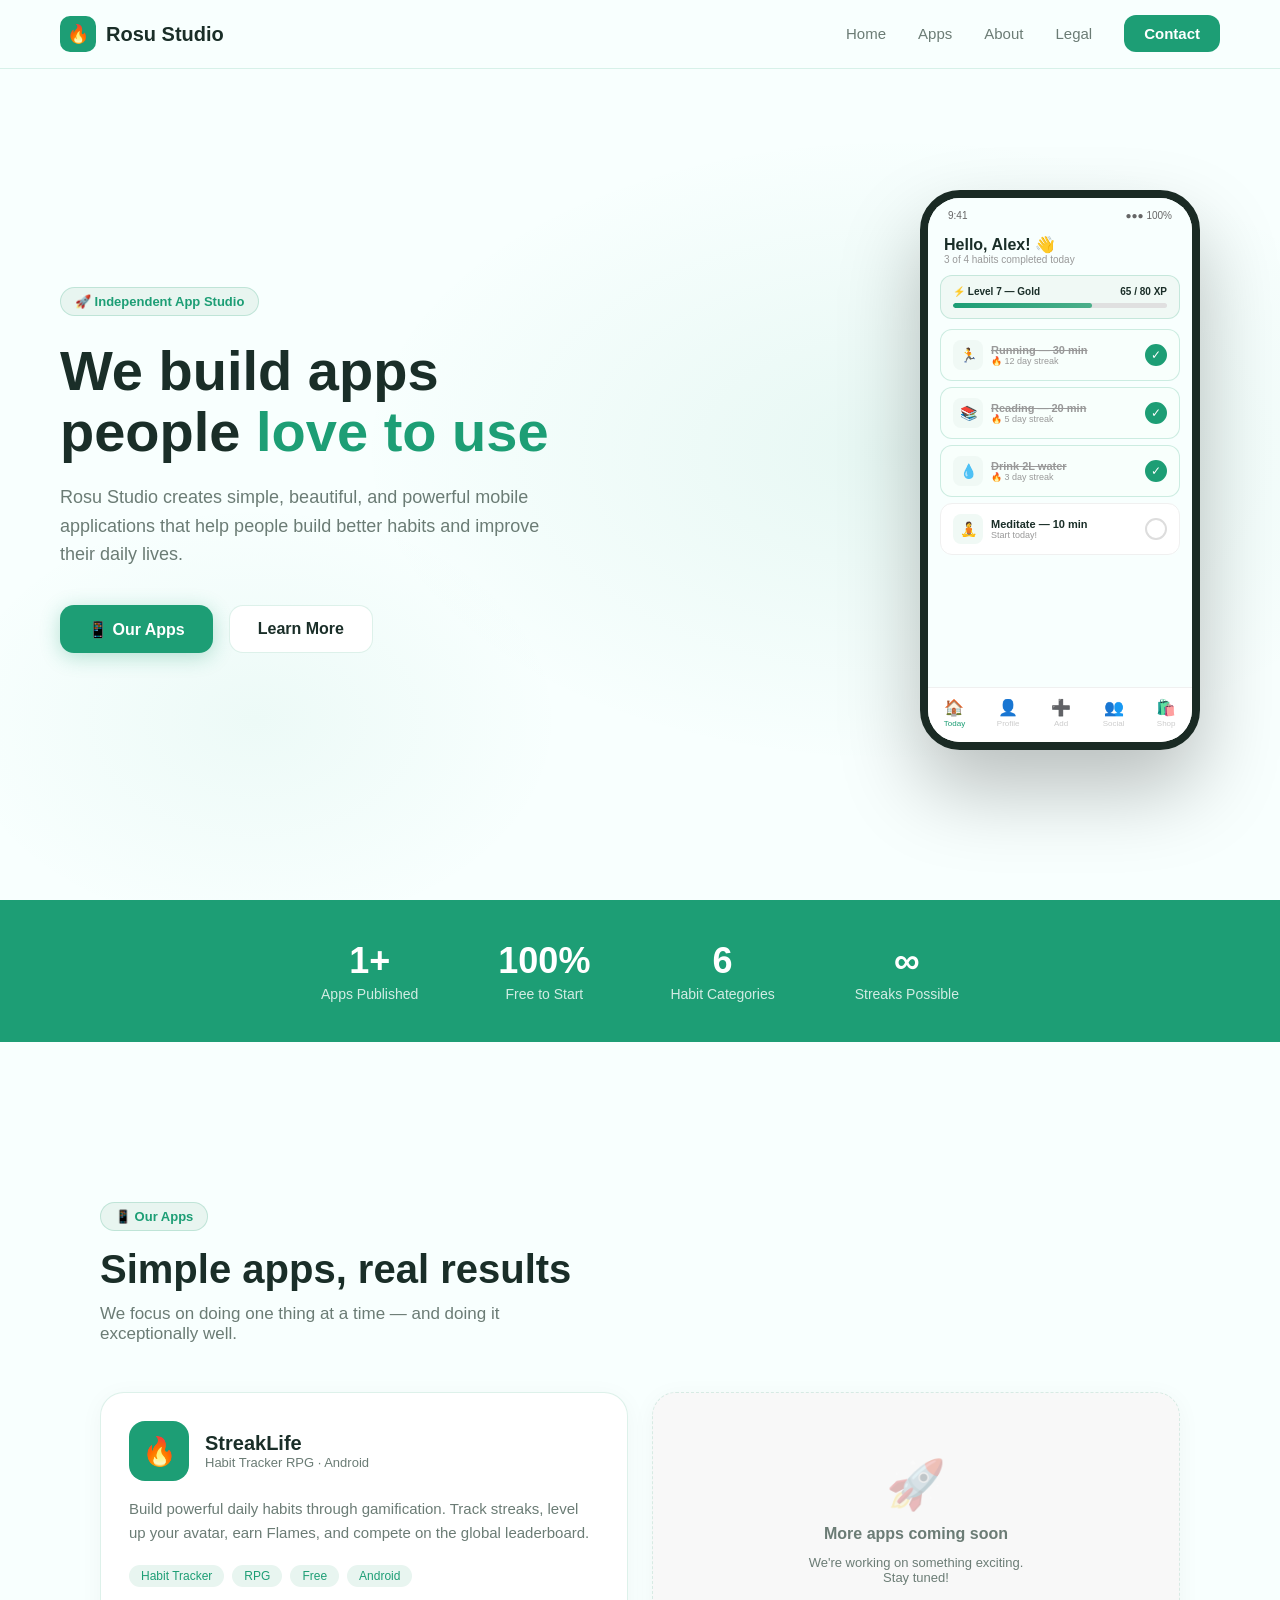
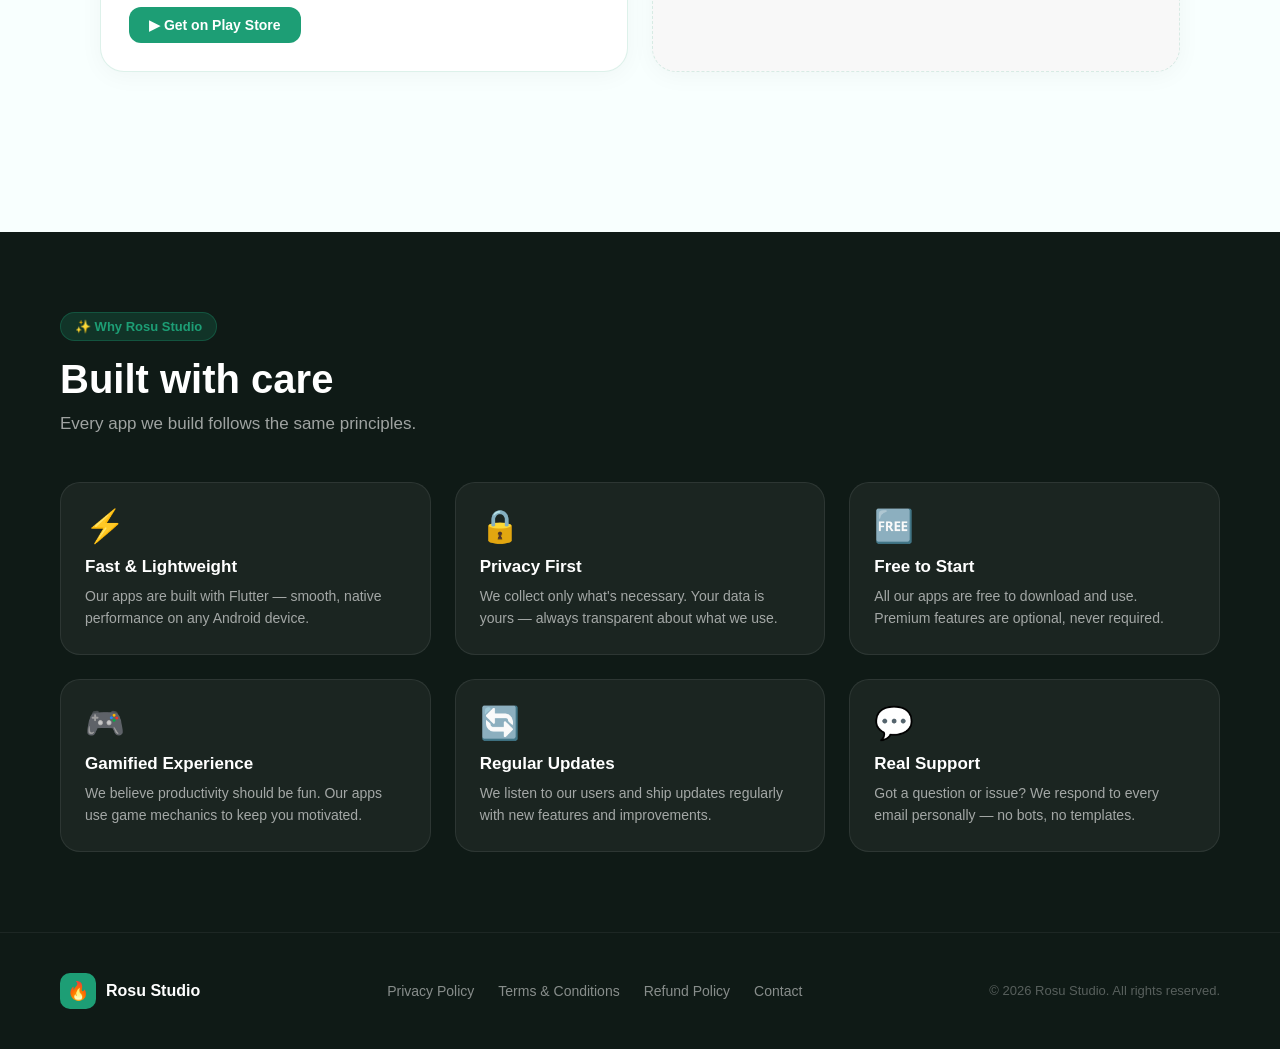
==== index.html @ 18900e05 "Add initial index.html for Rosu Studio mockup Initial commit of the index.html file containing the s" ====
<!DOCTYPE html>
<html lang="en">
<head>
<meta charset="UTF-8">
<meta name="viewport" content="width=device-width, initial-scale=1.0">
<title>Rosu Studio — Mockup</title>
<style>
  * { margin: 0; padding: 0; box-sizing: border-box; }

  :root {
    --green: #1D9E75;
    --green-light: #E8F5F0;
    --green-mid: #4CAF8A;
    --dark: #0F1A16;
    --text: #1A2E28;
    --text-light: #6B7C75;
    --white: #FFFFFF;
    --bg: #F8FFFE;
    --card-bg: #FFFFFF;
    --border: rgba(29, 158, 117, 0.15);
  }

  body {
    font-family: -apple-system, BlinkMacSystemFont, 'Segoe UI', sans-serif;
    background: var(--bg);
    color: var(--text);
    overflow-x: hidden;
  }

  /* ── NAV ── */
  nav {
    position: fixed;
    top: 0;
    width: 100%;
    z-index: 100;
    padding: 16px 60px;
    display: flex;
    align-items: center;
    justify-content: space-between;
    background: rgba(248, 255, 254, 0.85);
    backdrop-filter: blur(20px);
    border-bottom: 1px solid var(--border);
  }

  .nav-logo {
    display: flex;
    align-items: center;
    gap: 10px;
    font-size: 20px;
    font-weight: 700;
    color: var(--text);
  }

  .nav-logo-icon {
    width: 36px;
    height: 36px;
    background: var(--green);
    border-radius: 10px;
    display: flex;
    align-items: center;
    justify-content: center;
    font-size: 18px;
  }

  .nav-links {
    display: flex;
    gap: 32px;
    list-style: none;
  }

  .nav-links a {
    text-decoration: none;
    color: var(--text-light);
    font-size: 15px;
    font-weight: 500;
    transition: color 0.2s;
  }

  .nav-links a:hover { color: var(--green); }

  .nav-cta {
    background: var(--green);
    color: white !important;
    padding: 10px 20px;
    border-radius: 12px;
    font-weight: 600 !important;
  }

  /* ── HERO ── */
  .hero {
    min-height: 100vh;
    display: flex;
    align-items: center;
    justify-content: center;
    padding: 100px 60px 60px;
    position: relative;
    overflow: hidden;
  }

  .hero-bg {
    position: absolute;
    inset: 0;
    background:
      radial-gradient(ellipse 60% 50% at 70% 50%, rgba(29,158,117,0.08) 0%, transparent 70%),
      radial-gradient(ellipse 40% 40% at 20% 80%, rgba(29,158,117,0.05) 0%, transparent 60%);
  }

  .hero-content {
    max-width: 1200px;
    width: 100%;
    display: flex;
    align-items: center;
    gap: 80px;
    position: relative;
  }

  .hero-text { flex: 1; }

  .hero-badge {
    display: inline-flex;
    align-items: center;
    gap: 8px;
    background: var(--green-light);
    color: var(--green);
    padding: 6px 14px;
    border-radius: 20px;
    font-size: 13px;
    font-weight: 600;
    margin-bottom: 24px;
    border: 1px solid rgba(29,158,117,0.2);
  }

  .hero-title {
    font-size: 56px;
    font-weight: 800;
    line-height: 1.1;
    margin-bottom: 20px;
    color: var(--text);
  }

  .hero-title span {
    color: var(--green);
  }

  .hero-subtitle {
    font-size: 18px;
    color: var(--text-light);
    line-height: 1.6;
    margin-bottom: 36px;
    max-width: 480px;
  }

  .hero-buttons {
    display: flex;
    gap: 16px;
  }

  .btn-primary {
    background: var(--green);
    color: white;
    padding: 14px 28px;
    border-radius: 14px;
    font-size: 16px;
    font-weight: 600;
    text-decoration: none;
    display: inline-flex;
    align-items: center;
    gap: 8px;
    transition: transform 0.2s, box-shadow 0.2s;
    box-shadow: 0 4px 20px rgba(29,158,117,0.3);
  }

  .btn-primary:hover {
    transform: translateY(-2px);
    box-shadow: 0 8px 30px rgba(29,158,117,0.4);
  }

  .btn-secondary {
    background: white;
    color: var(--text);
    padding: 14px 28px;
    border-radius: 14px;
    font-size: 16px;
    font-weight: 600;
    text-decoration: none;
    border: 1px solid var(--border);
    transition: transform 0.2s;
  }

  .btn-secondary:hover { transform: translateY(-2px); }

  /* Hero phone mockup */
  .hero-visual { flex: 0 0 320px; }

  .phone-mockup {
    width: 280px;
    height: 560px;
    background: #0F1A16;
    border-radius: 40px;
    border: 8px solid #1A2A24;
    box-shadow:
      0 40px 80px rgba(0,0,0,0.25),
      0 0 0 1px rgba(255,255,255,0.05);
    overflow: hidden;
    position: relative;
    margin: 0 auto;
  }

  .phone-screen {
    width: 100%;
    height: 100%;
    background: #F8FFFE;
    display: flex;
    flex-direction: column;
  }

  .phone-status {
    padding: 12px 20px 6px;
    display: flex;
    justify-content: space-between;
    font-size: 10px;
    color: #666;
    background: #F8FFFE;
  }

  .phone-header {
    padding: 8px 16px 10px;
    background: #F8FFFE;
  }

  .phone-greeting {
    font-size: 16px;
    font-weight: 700;
    color: #1A2E28;
  }

  .phone-sub {
    font-size: 10px;
    color: #999;
  }

  .phone-level-card {
    margin: 0 12px 10px;
    background: #F0F9F5;
    border-radius: 12px;
    padding: 10px 12px;
    border: 1px solid rgba(29,158,117,0.2);
  }

  .phone-level-row {
    display: flex;
    justify-content: space-between;
    font-size: 10px;
    font-weight: 600;
    color: #1A2E28;
    margin-bottom: 6px;
  }

  .phone-xp-bar {
    height: 5px;
    background: #E0E0E0;
    border-radius: 3px;
    overflow: hidden;
  }

  .phone-xp-fill {
    height: 100%;
    width: 65%;
    background: linear-gradient(90deg, #1D9E75, #4CAF8A);
    border-radius: 3px;
  }

  .phone-habits {
    padding: 0 12px;
    display: flex;
    flex-direction: column;
    gap: 6px;
    flex: 1;
  }

  .phone-habit {
    background: white;
    border-radius: 12px;
    padding: 10px 12px;
    display: flex;
    align-items: center;
    gap: 8px;
    border: 1px solid #F0F0F0;
  }

  .phone-habit.done {
    border-color: rgba(29,158,117,0.2);
    background: #F8FFFC;
  }

  .phone-habit-emoji {
    width: 30px;
    height: 30px;
    border-radius: 8px;
    background: #F0F9F5;
    display: flex;
    align-items: center;
    justify-content: center;
    font-size: 14px;
  }

  .phone-habit-info { flex: 1; }

  .phone-habit-name {
    font-size: 11px;
    font-weight: 600;
    color: #1A2E28;
  }

  .phone-habit.done .phone-habit-name {
    text-decoration: line-through;
    color: #999;
  }

  .phone-habit-streak {
    font-size: 9px;
    color: #999;
  }

  .phone-check {
    width: 22px;
    height: 22px;
    border-radius: 50%;
    border: 2px solid #DDD;
    display: flex;
    align-items: center;
    justify-content: center;
  }

  .phone-check.checked {
    background: #1D9E75;
    border-color: #1D9E75;
    color: white;
    font-size: 12px;
  }

  .phone-nav {
    display: flex;
    justify-content: space-around;
    padding: 10px 0 14px;
    border-top: 1px solid #F0F0F0;
    background: white;
  }

  .phone-nav-item {
    display: flex;
    flex-direction: column;
    align-items: center;
    gap: 2px;
    font-size: 8px;
    color: #CCC;
  }

  .phone-nav-item.active { color: #1D9E75; }
  .phone-nav-icon { font-size: 16px; }

  /* ── STATS ── */
  .stats-bar {
    background: var(--green);
    padding: 40px 60px;
    display: flex;
    justify-content: center;
    gap: 80px;
  }

  .stat-item { text-align: center; color: white; }
  .stat-number { font-size: 36px; font-weight: 800; }
  .stat-label { font-size: 14px; opacity: 0.8; margin-top: 4px; }

  /* ── APPS SECTION ── */
  .section {
    padding: 80px 60px;
    max-width: 1200px;
    margin: 0 auto;
  }

  .section-badge {
    display: inline-flex;
    align-items: center;
    gap: 8px;
    background: var(--green-light);
    color: var(--green);
    padding: 6px 14px;
    border-radius: 20px;
    font-size: 13px;
    font-weight: 600;
    margin-bottom: 16px;
    border: 1px solid rgba(29,158,117,0.2);
  }

  .section-title {
    font-size: 40px;
    font-weight: 800;
    margin-bottom: 12px;
  }

  .section-subtitle {
    font-size: 17px;
    color: var(--text-light);
    margin-bottom: 48px;
    max-width: 500px;
  }

  .apps-grid {
    display: grid;
    grid-template-columns: repeat(auto-fit, minmax(320px, 1fr));
    gap: 24px;
  }

  .app-card {
    background: white;
    border-radius: 24px;
    padding: 28px;
    border: 1px solid var(--border);
    box-shadow: 0 4px 24px rgba(0,0,0,0.04);
    transition: transform 0.2s, box-shadow 0.2s;
  }

  .app-card:hover {
    transform: translateY(-4px);
    box-shadow: 0 12px 40px rgba(29,158,117,0.12);
  }

  .app-card-header {
    display: flex;
    align-items: center;
    gap: 16px;
    margin-bottom: 16px;
  }

  .app-icon {
    width: 60px;
    height: 60px;
    border-radius: 16px;
    background: var(--green);
    display: flex;
    align-items: center;
    justify-content: center;
    font-size: 28px;
  }

  .app-name {
    font-size: 20px;
    font-weight: 700;
  }

  .app-category {
    font-size: 13px;
    color: var(--text-light);
  }

  .app-description {
    font-size: 15px;
    color: var(--text-light);
    line-height: 1.6;
    margin-bottom: 20px;
  }

  .app-tags {
    display: flex;
    gap: 8px;
    flex-wrap: wrap;
    margin-bottom: 20px;
  }

  .app-tag {
    background: var(--green-light);
    color: var(--green);
    padding: 4px 12px;
    border-radius: 20px;
    font-size: 12px;
    font-weight: 500;
  }

  .app-cta {
    display: inline-flex;
    align-items: center;
    gap: 8px;
    background: var(--green);
    color: white;
    padding: 10px 20px;
    border-radius: 12px;
    font-size: 14px;
    font-weight: 600;
    text-decoration: none;
  }

  .app-card.coming-soon {
    background: #F8F8F8;
    border-style: dashed;
  }

  .coming-soon-content {
    display: flex;
    flex-direction: column;
    align-items: center;
    justify-content: center;
    height: 200px;
    gap: 12px;
    color: var(--text-light);
  }

  .coming-soon-icon { font-size: 48px; opacity: 0.3; }
  .coming-soon-text { font-size: 16px; font-weight: 600; }
  .coming-soon-sub { font-size: 13px; text-align: center; }

  /* ── FEATURES ── */
  .features-section {
    background: var(--dark);
    padding: 80px 60px;
    color: white;
  }

  .features-inner {
    max-width: 1200px;
    margin: 0 auto;
  }

  .features-section .section-badge {
    background: rgba(29,158,117,0.2);
    border-color: rgba(29,158,117,0.3);
  }

  .features-section .section-title { color: white; }
  .features-section .section-subtitle { color: rgba(255,255,255,0.6); }

  .features-grid {
    display: grid;
    grid-template-columns: repeat(3, 1fr);
    gap: 24px;
  }

  .feature-card {
    background: rgba(255,255,255,0.05);
    border: 1px solid rgba(255,255,255,0.08);
    border-radius: 20px;
    padding: 24px;
    transition: background 0.2s;
  }

  .feature-card:hover { background: rgba(29,158,117,0.1); }

  .feature-icon {
    font-size: 32px;
    margin-bottom: 12px;
  }

  .feature-title {
    font-size: 17px;
    font-weight: 700;
    margin-bottom: 8px;
  }

  .feature-desc {
    font-size: 14px;
    color: rgba(255,255,255,0.6);
    line-height: 1.6;
  }

  /* ── FOOTER ── */
  footer {
    background: var(--dark);
    border-top: 1px solid rgba(255,255,255,0.06);
    padding: 40px 60px;
    display: flex;
    justify-content: space-between;
    align-items: center;
  }

  .footer-logo {
    display: flex;
    align-items: center;
    gap: 10px;
    color: white;
    font-weight: 700;
    font-size: 16px;
  }

  .footer-links {
    display: flex;
    gap: 24px;
  }

  .footer-links a {
    color: rgba(255,255,255,0.5);
    text-decoration: none;
    font-size: 14px;
    transition: color 0.2s;
  }

  .footer-links a:hover { color: var(--green); }

  .footer-copy {
    color: rgba(255,255,255,0.3);
    font-size: 13px;
  }
</style>
</head>
<body>

<!-- NAV -->
<nav>
  <div class="nav-logo">
    <div class="nav-logo-icon">🔥</div>
    Rosu Studio
  </div>
  <ul class="nav-links">
    <li><a href="#">Home</a></li>
    <li><a href="#">Apps</a></li>
    <li><a href="#">About</a></li>
    <li><a href="#">Legal</a></li>
    <li><a href="#" class="nav-cta">Contact</a></li>
  </ul>
</nav>

<!-- HERO -->
<section class="hero">
  <div class="hero-bg"></div>
  <div class="hero-content">
    <div class="hero-text">
      <div class="hero-badge">🚀 Independent App Studio</div>
      <h1 class="hero-title">
        We build apps<br>people <span>love to use</span>
      </h1>
      <p class="hero-subtitle">
        Rosu Studio creates simple, beautiful, and powerful mobile applications that help people build better habits and improve their daily lives.
      </p>
      <div class="hero-buttons">
        <a href="#" class="btn-primary">📱 Our Apps</a>
        <a href="#" class="btn-secondary">Learn More</a>
      </div>
    </div>
    <div class="hero-visual">
      <div class="phone-mockup">
        <div class="phone-screen">
          <div class="phone-status"><span>9:41</span><span>●●● 100%</span></div>
          <div class="phone-header">
            <div class="phone-greeting">Hello, Alex! 👋</div>
            <div class="phone-sub">3 of 4 habits completed today</div>
          </div>
          <div class="phone-level-card">
            <div class="phone-level-row">
              <span>⚡ Level 7 — Gold</span>
              <span>65 / 80 XP</span>
            </div>
            <div class="phone-xp-bar"><div class="phone-xp-fill"></div></div>
          </div>
          <div class="phone-habits">
            <div class="phone-habit done">
              <div class="phone-habit-emoji">🏃</div>
              <div class="phone-habit-info">
                <div class="phone-habit-name">Running — 30 min</div>
                <div class="phone-habit-streak">🔥 12 day streak</div>
              </div>
              <div class="phone-check checked">✓</div>
            </div>
            <div class="phone-habit done">
              <div class="phone-habit-emoji">📚</div>
              <div class="phone-habit-info">
                <div class="phone-habit-name">Reading — 20 min</div>
                <div class="phone-habit-streak">🔥 5 day streak</div>
              </div>
              <div class="phone-check checked">✓</div>
            </div>
            <div class="phone-habit done">
              <div class="phone-habit-emoji">💧</div>
              <div class="phone-habit-info">
                <div class="phone-habit-name">Drink 2L water</div>
                <div class="phone-habit-streak">🔥 3 day streak</div>
              </div>
              <div class="phone-check checked">✓</div>
            </div>
            <div class="phone-habit">
              <div class="phone-habit-emoji">🧘</div>
              <div class="phone-habit-info">
                <div class="phone-habit-name">Meditate — 10 min</div>
                <div class="phone-habit-streak">Start today!</div>
              </div>
              <div class="phone-check"></div>
            </div>
          </div>
          <div class="phone-nav">
            <div class="phone-nav-item active"><span class="phone-nav-icon">🏠</span>Today</div>
            <div class="phone-nav-item"><span class="phone-nav-icon">👤</span>Profile</div>
            <div class="phone-nav-item"><span class="phone-nav-icon">➕</span>Add</div>
            <div class="phone-nav-item"><span class="phone-nav-icon">👥</span>Social</div>
            <div class="phone-nav-item"><span class="phone-nav-icon">🛍️</span>Shop</div>
          </div>
        </div>
      </div>
    </div>
  </div>
</section>

<!-- STATS -->
<div class="stats-bar">
  <div class="stat-item">
    <div class="stat-number">1+</div>
    <div class="stat-label">Apps Published</div>
  </div>
  <div class="stat-item">
    <div class="stat-number">100%</div>
    <div class="stat-label">Free to Start</div>
  </div>
  <div class="stat-item">
    <div class="stat-number">6</div>
    <div class="stat-label">Habit Categories</div>
  </div>
  <div class="stat-item">
    <div class="stat-number">∞</div>
    <div class="stat-label">Streaks Possible</div>
  </div>
</div>

<!-- APPS -->
<div style="background: var(--bg); padding: 80px 0;">
  <div class="section">
    <div class="section-badge">📱 Our Apps</div>
    <h2 class="section-title">Simple apps, real results</h2>
    <p class="section-subtitle">We focus on doing one thing at a time — and doing it exceptionally well.</p>

    <div class="apps-grid">
      <div class="app-card">
        <div class="app-card-header">
          <div class="app-icon">🔥</div>
          <div>
            <div class="app-name">StreakLife</div>
            <div class="app-category">Habit Tracker RPG · Android</div>
          </div>
        </div>
        <p class="app-description">
          Build powerful daily habits through gamification. Track streaks, level up your avatar, earn Flames, and compete on the global leaderboard.
        </p>
        <div class="app-tags">
          <span class="app-tag">Habit Tracker</span>
          <span class="app-tag">RPG</span>
          <span class="app-tag">Free</span>
          <span class="app-tag">Android</span>
        </div>
        <a href="#" class="app-cta">▶ Get on Play Store</a>
      </div>

      <div class="app-card coming-soon">
        <div class="coming-soon-content">
          <div class="coming-soon-icon">🚀</div>
          <div class="coming-soon-text">More apps coming soon</div>
          <div class="coming-soon-sub">We're working on something exciting.<br>Stay tuned!</div>
        </div>
      </div>
    </div>
  </div>
</div>

<!-- FEATURES -->
<div class="features-section">
  <div class="features-inner">
    <div class="section-badge">✨ Why Rosu Studio</div>
    <h2 class="section-title">Built with care</h2>
    <p class="section-subtitle">Every app we build follows the same principles.</p>

    <div class="features-grid">
      <div class="feature-card">
        <div class="feature-icon">⚡</div>
        <div class="feature-title">Fast & Lightweight</div>
        <div class="feature-desc">Our apps are built with Flutter — smooth, native performance on any Android device.</div>
      </div>
      <div class="feature-card">
        <div class="feature-icon">🔒</div>
        <div class="feature-title">Privacy First</div>
        <div class="feature-desc">We collect only what's necessary. Your data is yours — always transparent about what we use.</div>
      </div>
      <div class="feature-card">
        <div class="feature-icon">🆓</div>
        <div class="feature-title">Free to Start</div>
        <div class="feature-desc">All our apps are free to download and use. Premium features are optional, never required.</div>
      </div>
      <div class="feature-card">
        <div class="feature-icon">🎮</div>
        <div class="feature-title">Gamified Experience</div>
        <div class="feature-desc">We believe productivity should be fun. Our apps use game mechanics to keep you motivated.</div>
      </div>
      <div class="feature-card">
        <div class="feature-icon">🔄</div>
        <div class="feature-title">Regular Updates</div>
        <div class="feature-desc">We listen to our users and ship updates regularly with new features and improvements.</div>
      </div>
      <div class="feature-card">
        <div class="feature-icon">💬</div>
        <div class="feature-title">Real Support</div>
        <div class="feature-desc">Got a question or issue? We respond to every email personally — no bots, no templates.</div>
      </div>
    </div>
  </div>
</div>

<!-- FOOTER -->
<footer>
  <div class="footer-logo">
    <div class="nav-logo-icon">🔥</div>
    Rosu Studio
  </div>
  <div class="footer-links">
    <a href="#">Privacy Policy</a>
    <a href="#">Terms & Conditions</a>
    <a href="#">Refund Policy</a>
    <a href="#">Contact</a>
  </div>
  <div class="footer-copy">© 2026 Rosu Studio. All rights reserved.</div>
</footer>

</body>
</html>
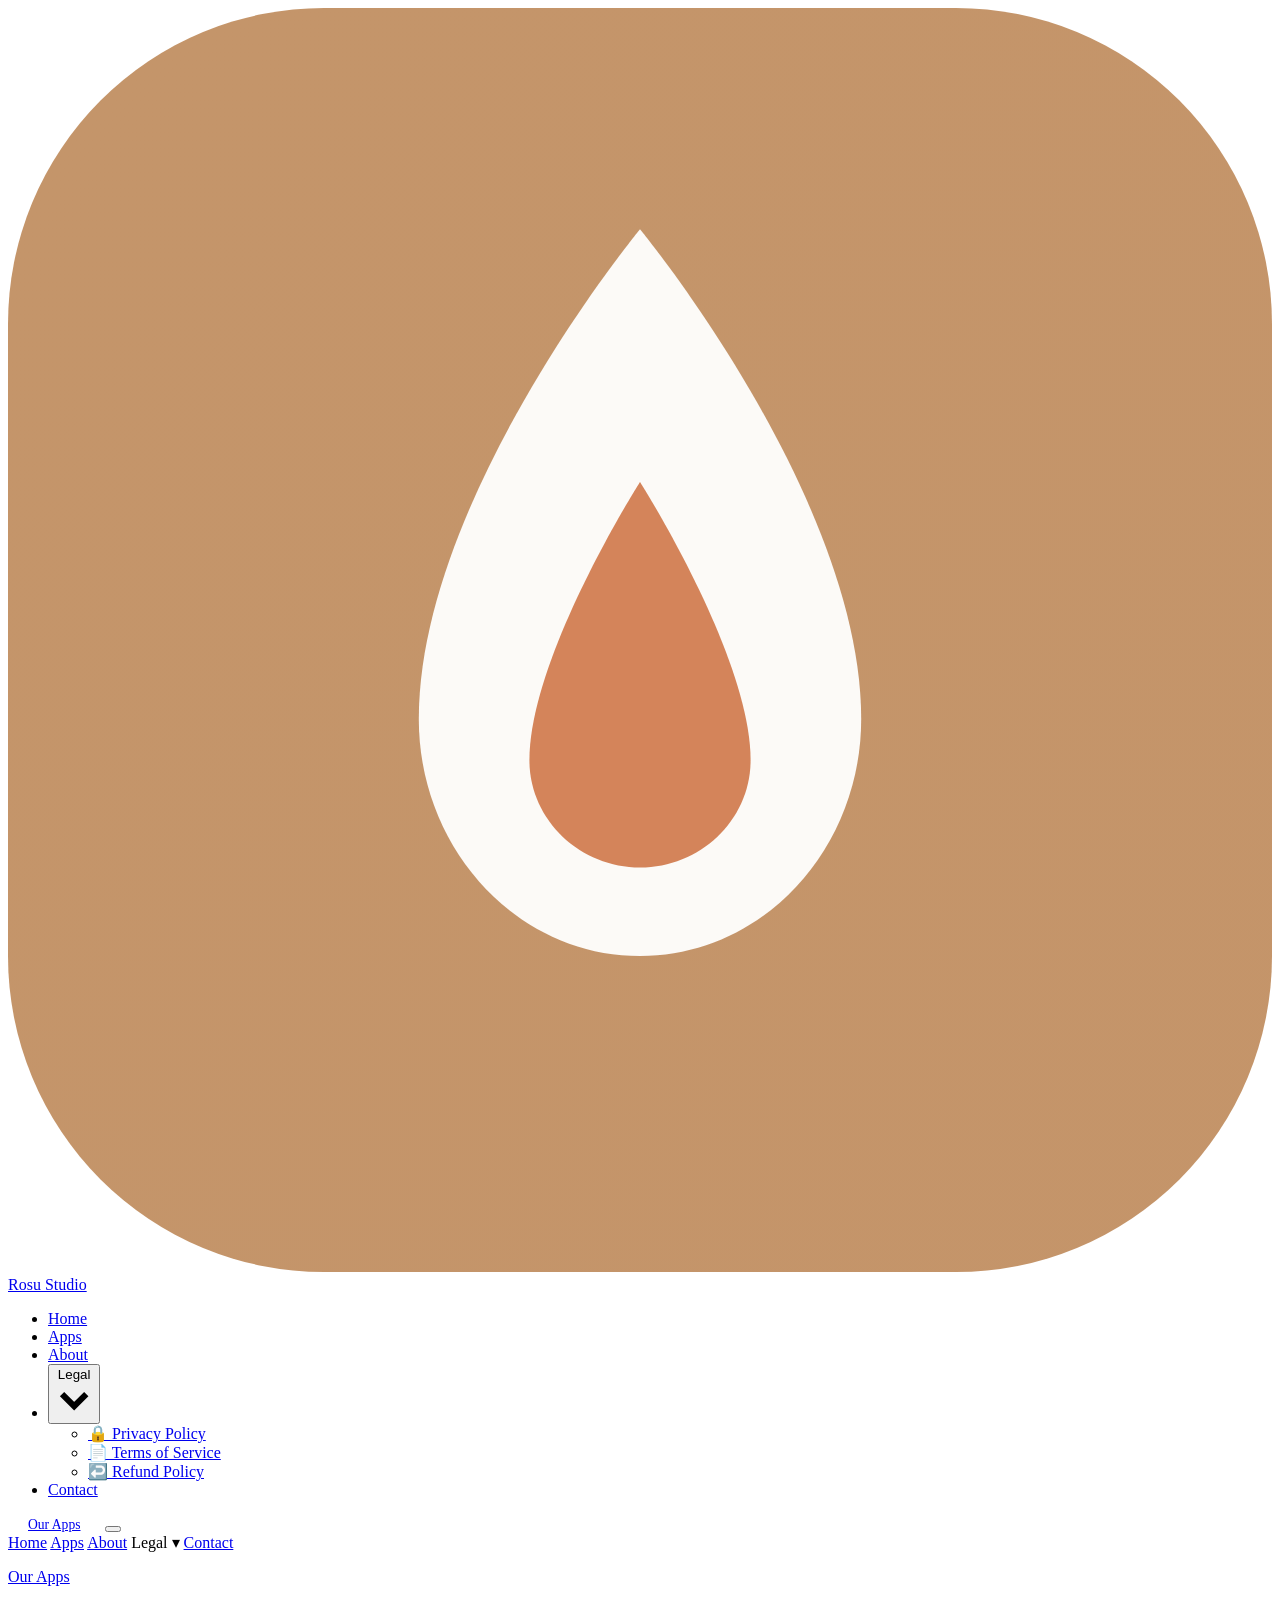
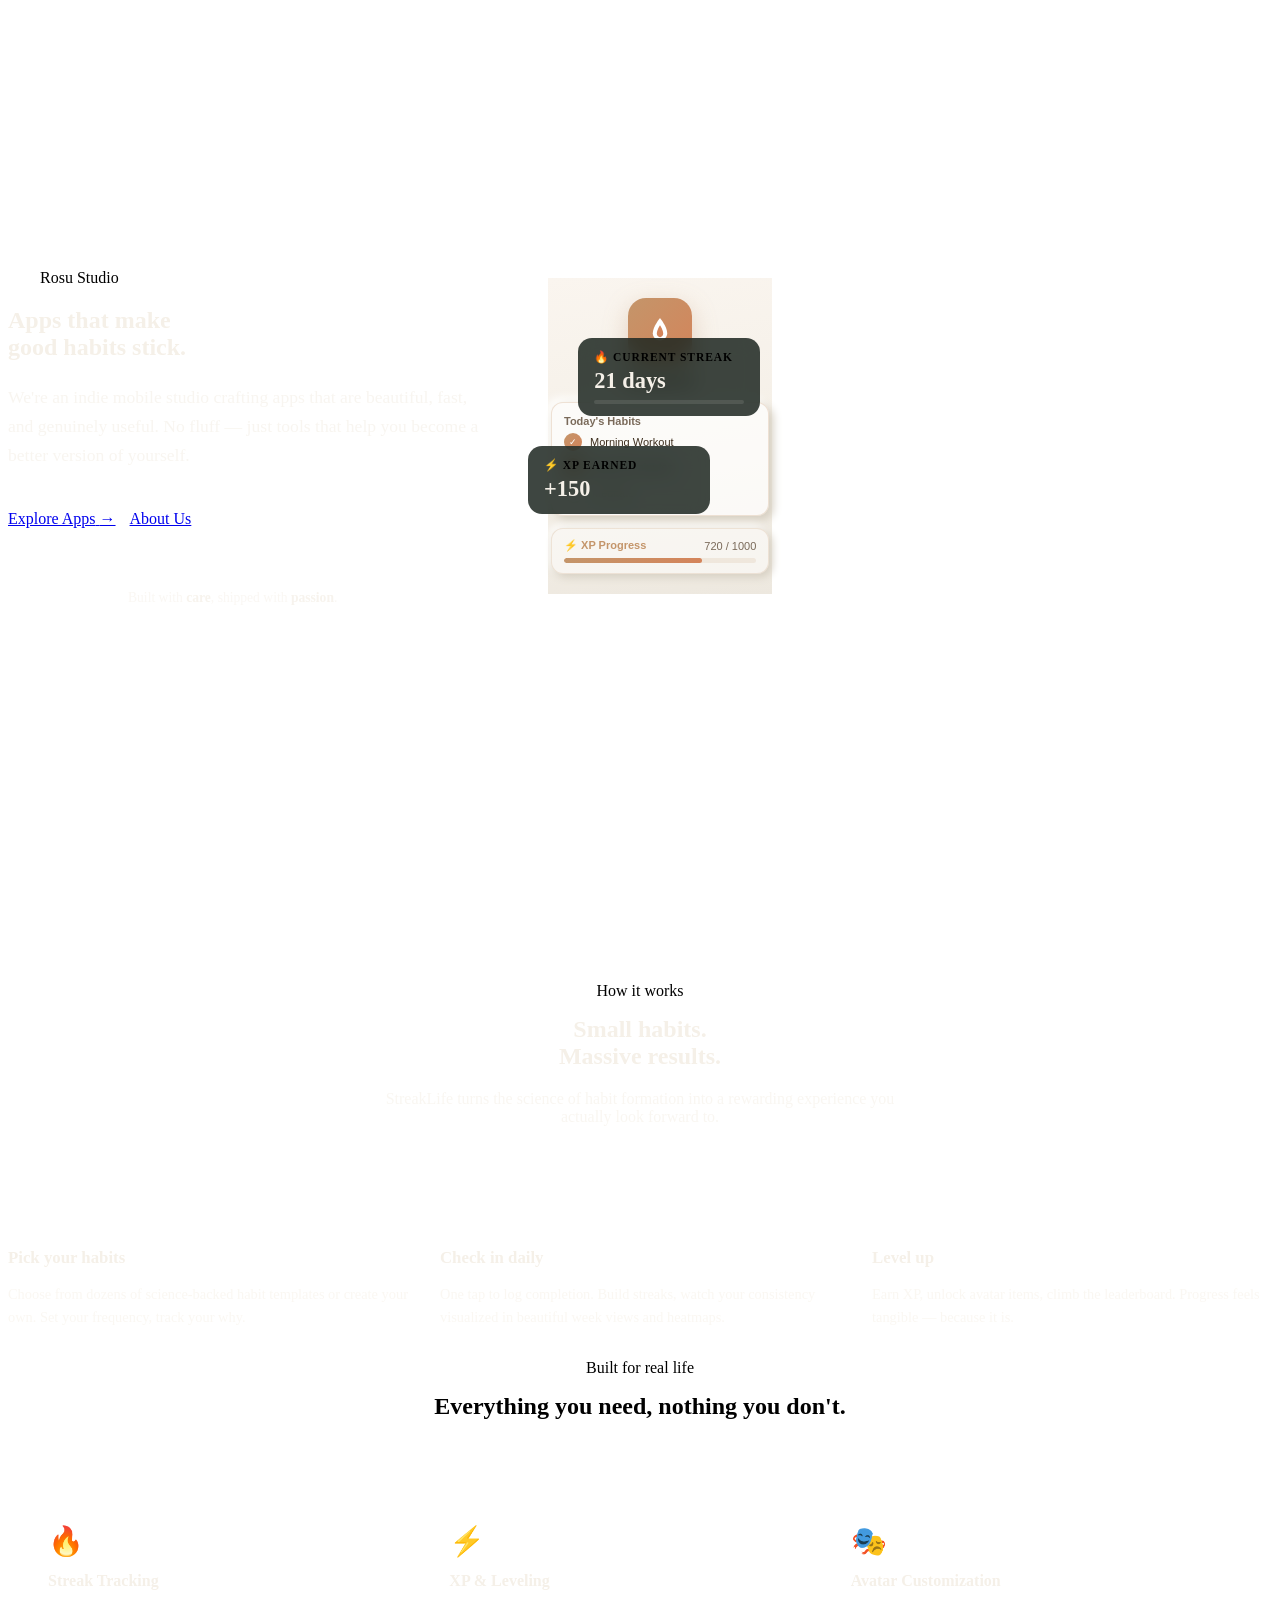
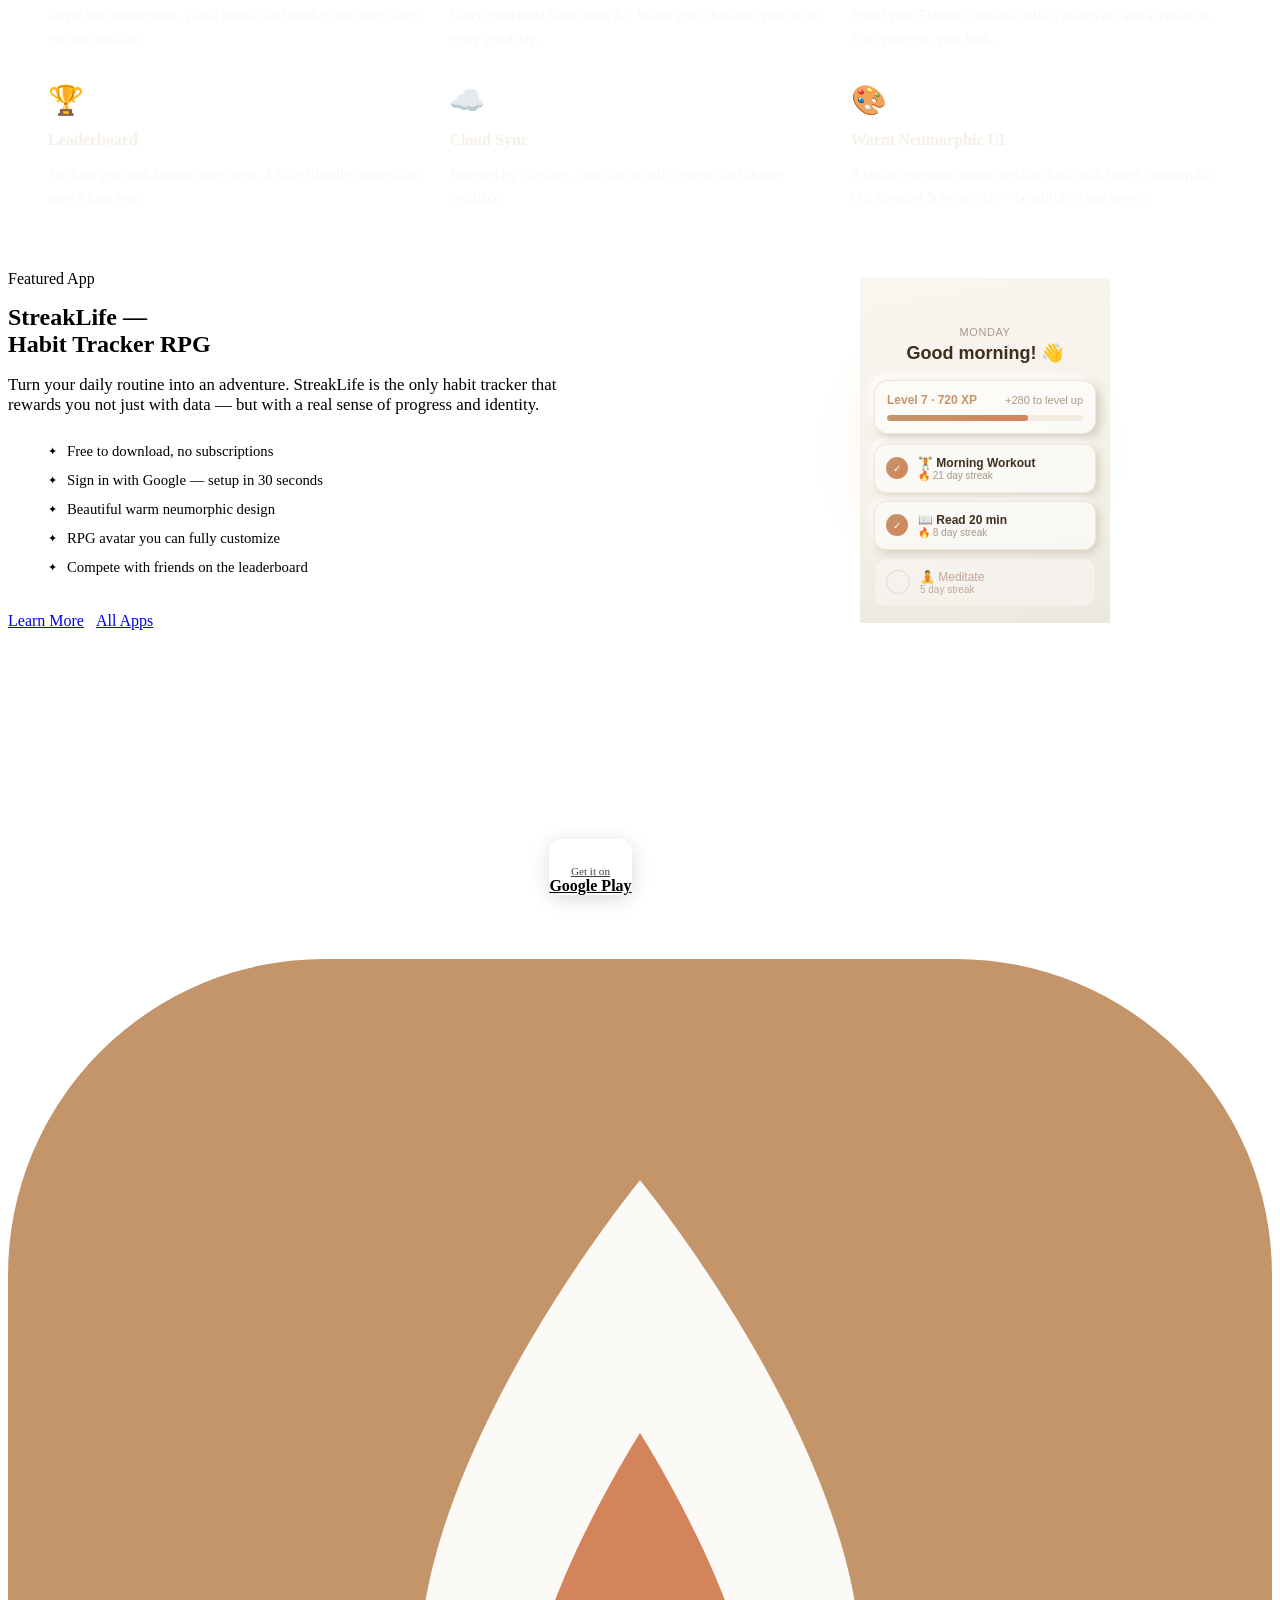
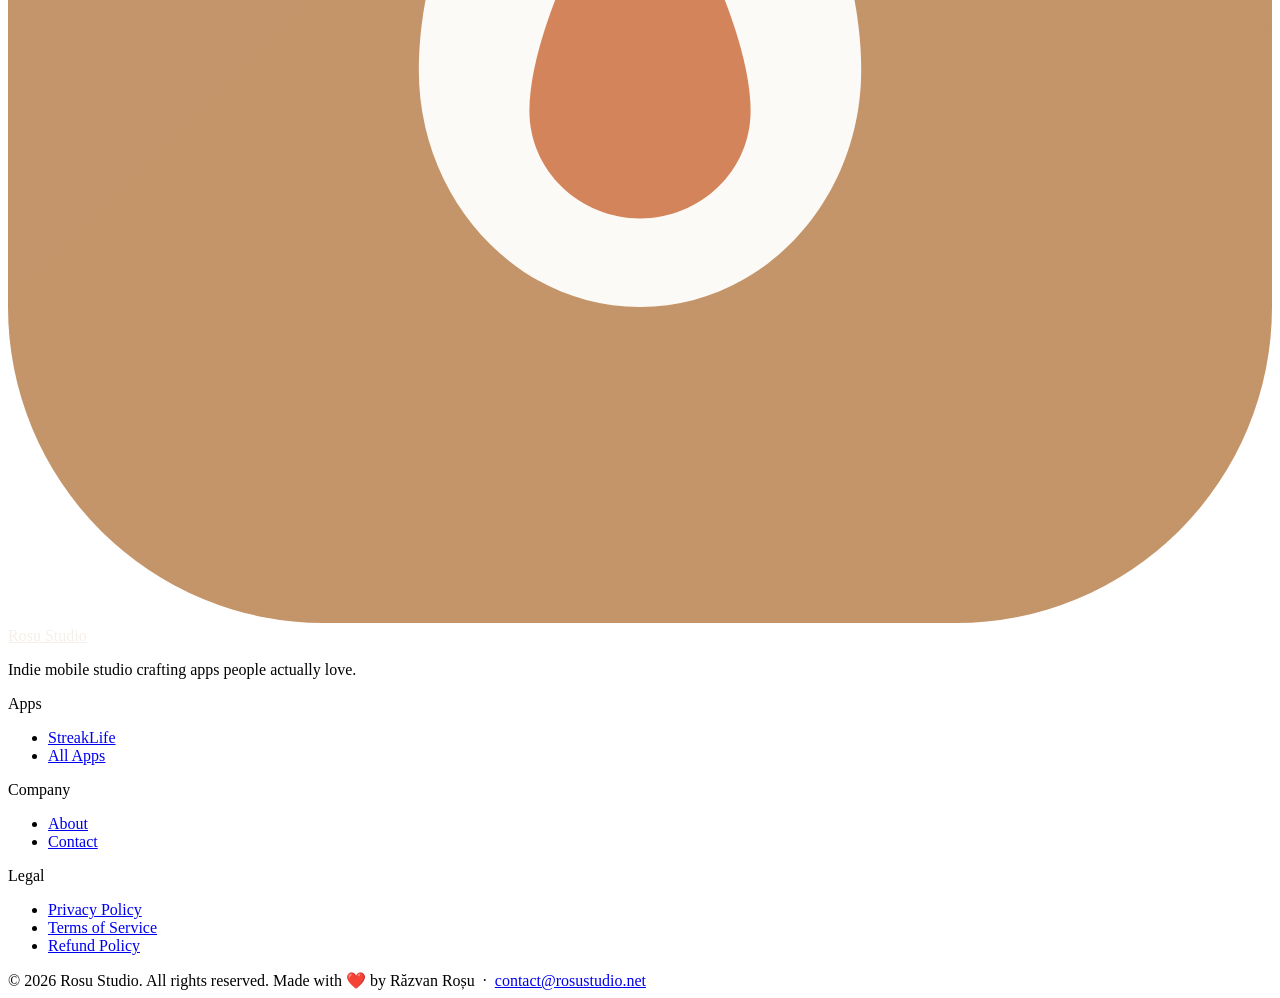
==== commit 8eb67005: "Update fmt.Println message from 'Hello' to 'Goodbye'" ====
--- a/index.html
+++ b/index.html
@@ -1,817 +1,879 @@
 <!DOCTYPE html>
 <html lang="en">
 <head>
-<meta charset="UTF-8">
-<meta name="viewport" content="width=device-width, initial-scale=1.0">
-<title>Rosu Studio — Mockup</title>
-<style>
-  * { margin: 0; padding: 0; box-sizing: border-box; }
-
-  :root {
-    --green: #1D9E75;
-    --green-light: #E8F5F0;
-    --green-mid: #4CAF8A;
-    --dark: #0F1A16;
-    --text: #1A2E28;
-    --text-light: #6B7C75;
-    --white: #FFFFFF;
-    --bg: #F8FFFE;
-    --card-bg: #FFFFFF;
-    --border: rgba(29, 158, 117, 0.15);
+  <meta charset="UTF-8">
+  <meta name="viewport" content="width=device-width, initial-scale=1.0">
+
+  <!-- Primary SEO -->
+  <title>Rosu Studio — Indie Mobile App Studio</title>
+  <meta name="description" content="Rosu Studio is an indie mobile app studio crafting delightful Android apps. Meet StreakLife — the habit tracker that levels you up.">
+  <link rel="canonical" href="https://rosustudio.net/">
+
+  <!-- Open Graph -->
+  <meta property="og:type" content="website">
+  <meta property="og:url" content="https://rosustudio.net/">
+  <meta property="og:title" content="Rosu Studio — Indie Mobile App Studio">
+  <meta property="og:description" content="Crafting delightful Android apps. Meet StreakLife — the habit tracker RPG that turns routines into adventures.">
+  <meta property="og:image" content="https://rosustudio.net/og-image.png">
+  <meta property="og:image:width" content="1200">
+  <meta property="og:image:height" content="630">
+  <meta property="og:image:alt" content="Rosu Studio — Indie Mobile App Studio">
+  <meta property="og:site_name" content="Rosu Studio">
+
+  <!-- Twitter / X -->
+  <meta name="twitter:card" content="summary_large_image">
+  <meta name="twitter:title" content="Rosu Studio — Indie Mobile App Studio">
+  <meta name="twitter:description" content="Crafting delightful Android apps. Meet StreakLife — habit tracker RPG.">
+  <meta name="twitter:image" content="https://rosustudio.net/og-image.png">
+  <meta name="twitter:image:alt" content="Rosu Studio logo and StreakLife app">
+
+  <!-- JSON-LD: Organization -->
+  <script type="application/ld+json">
+  {
+    "@context": "https://schema.org",
+    "@type": "Organization",
+    "name": "Rosu Studio",
+    "url": "https://rosustudio.net",
+    "logo": "https://rosustudio.net/logo.png",
+    "email": "contact@rosustudio.net",
+    "description": "Indie mobile app studio crafting delightful Android applications."
   }
-
-  body {
-    font-family: -apple-system, BlinkMacSystemFont, 'Segoe UI', sans-serif;
-    background: var(--bg);
-    color: var(--text);
-    overflow-x: hidden;
+  </script>
+
+  <!-- JSON-LD: MobileApplication -->
+  <script type="application/ld+json">
+  {
+    "@context": "https://schema.org",
+    "@type": "MobileApplication",
+    "name": "StreakLife - Habit Tracker RPG",
+    "operatingSystem": "ANDROID",
+    "applicationCategory": "LifestyleApplication",
+    "author": { "@type": "Organization", "name": "Rosu Studio" },
+    "offers": { "@type": "Offer", "price": "0", "priceCurrency": "USD" },
+    "description": "A habit tracker app with RPG elements — build streaks, earn XP, customize your avatar."
   }
-
-  /* ── NAV ── */
-  nav {
-    position: fixed;
-    top: 0;
-    width: 100%;
-    z-index: 100;
-    padding: 16px 60px;
-    display: flex;
-    align-items: center;
-    justify-content: space-between;
-    background: rgba(248, 255, 254, 0.85);
-    backdrop-filter: blur(20px);
-    border-bottom: 1px solid var(--border);
-  }
-
-  .nav-logo {
-    display: flex;
-    align-items: center;
-    gap: 10px;
-    font-size: 20px;
-    font-weight: 700;
-    color: var(--text);
-  }
-
-  .nav-logo-icon {
-    width: 36px;
-    height: 36px;
-    background: var(--green);
-    border-radius: 10px;
-    display: flex;
-    align-items: center;
-    justify-content: center;
-    font-size: 18px;
-  }
-
-  .nav-links {
-    display: flex;
-    gap: 32px;
-    list-style: none;
-  }
-
-  .nav-links a {
-    text-decoration: none;
-    color: var(--text-light);
-    font-size: 15px;
-    font-weight: 500;
-    transition: color 0.2s;
-  }
-
-  .nav-links a:hover { color: var(--green); }
-
-  .nav-cta {
-    background: var(--green);
-    color: white !important;
-    padding: 10px 20px;
-    border-radius: 12px;
-    font-weight: 600 !important;
-  }
-
-  /* ── HERO ── */
-  .hero {
-    min-height: 100vh;
-    display: flex;
-    align-items: center;
-    justify-content: center;
-    padding: 100px 60px 60px;
-    position: relative;
-    overflow: hidden;
-  }
-
-  .hero-bg {
-    position: absolute;
-    inset: 0;
-    background:
-      radial-gradient(ellipse 60% 50% at 70% 50%, rgba(29,158,117,0.08) 0%, transparent 70%),
-      radial-gradient(ellipse 40% 40% at 20% 80%, rgba(29,158,117,0.05) 0%, transparent 60%);
-  }
-
-  .hero-content {
-    max-width: 1200px;
-    width: 100%;
-    display: flex;
-    align-items: center;
-    gap: 80px;
-    position: relative;
-  }
-
-  .hero-text { flex: 1; }
-
-  .hero-badge {
-    display: inline-flex;
-    align-items: center;
-    gap: 8px;
-    background: var(--green-light);
-    color: var(--green);
-    padding: 6px 14px;
-    border-radius: 20px;
-    font-size: 13px;
-    font-weight: 600;
-    margin-bottom: 24px;
-    border: 1px solid rgba(29,158,117,0.2);
-  }
-
-  .hero-title {
-    font-size: 56px;
-    font-weight: 800;
-    line-height: 1.1;
-    margin-bottom: 20px;
-    color: var(--text);
-  }
-
-  .hero-title span {
-    color: var(--green);
-  }
-
-  .hero-subtitle {
-    font-size: 18px;
-    color: var(--text-light);
-    line-height: 1.6;
-    margin-bottom: 36px;
-    max-width: 480px;
-  }
-
-  .hero-buttons {
-    display: flex;
-    gap: 16px;
-  }
-
-  .btn-primary {
-    background: var(--green);
-    color: white;
-    padding: 14px 28px;
-    border-radius: 14px;
-    font-size: 16px;
-    font-weight: 600;
-    text-decoration: none;
-    display: inline-flex;
-    align-items: center;
-    gap: 8px;
-    transition: transform 0.2s, box-shadow 0.2s;
-    box-shadow: 0 4px 20px rgba(29,158,117,0.3);
-  }
-
-  .btn-primary:hover {
-    transform: translateY(-2px);
-    box-shadow: 0 8px 30px rgba(29,158,117,0.4);
-  }
-
-  .btn-secondary {
-    background: white;
-    color: var(--text);
-    padding: 14px 28px;
-    border-radius: 14px;
-    font-size: 16px;
-    font-weight: 600;
-    text-decoration: none;
-    border: 1px solid var(--border);
-    transition: transform 0.2s;
-  }
-
-  .btn-secondary:hover { transform: translateY(-2px); }
-
-  /* Hero phone mockup */
-  .hero-visual { flex: 0 0 320px; }
-
-  .phone-mockup {
-    width: 280px;
-    height: 560px;
-    background: #0F1A16;
-    border-radius: 40px;
-    border: 8px solid #1A2A24;
-    box-shadow:
-      0 40px 80px rgba(0,0,0,0.25),
-      0 0 0 1px rgba(255,255,255,0.05);
-    overflow: hidden;
-    position: relative;
-    margin: 0 auto;
-  }
-
-  .phone-screen {
-    width: 100%;
-    height: 100%;
-    background: #F8FFFE;
-    display: flex;
-    flex-direction: column;
-  }
-
-  .phone-status {
-    padding: 12px 20px 6px;
-    display: flex;
-    justify-content: space-between;
-    font-size: 10px;
-    color: #666;
-    background: #F8FFFE;
-  }
-
-  .phone-header {
-    padding: 8px 16px 10px;
-    background: #F8FFFE;
-  }
-
-  .phone-greeting {
-    font-size: 16px;
-    font-weight: 700;
-    color: #1A2E28;
-  }
-
-  .phone-sub {
-    font-size: 10px;
-    color: #999;
-  }
-
-  .phone-level-card {
-    margin: 0 12px 10px;
-    background: #F0F9F5;
-    border-radius: 12px;
-    padding: 10px 12px;
-    border: 1px solid rgba(29,158,117,0.2);
-  }
-
-  .phone-level-row {
-    display: flex;
-    justify-content: space-between;
-    font-size: 10px;
-    font-weight: 600;
-    color: #1A2E28;
-    margin-bottom: 6px;
-  }
-
-  .phone-xp-bar {
-    height: 5px;
-    background: #E0E0E0;
-    border-radius: 3px;
-    overflow: hidden;
-  }
-
-  .phone-xp-fill {
-    height: 100%;
-    width: 65%;
-    background: linear-gradient(90deg, #1D9E75, #4CAF8A);
-    border-radius: 3px;
-  }
-
-  .phone-habits {
-    padding: 0 12px;
-    display: flex;
-    flex-direction: column;
-    gap: 6px;
-    flex: 1;
-  }
-
-  .phone-habit {
-    background: white;
-    border-radius: 12px;
-    padding: 10px 12px;
-    display: flex;
-    align-items: center;
-    gap: 8px;
-    border: 1px solid #F0F0F0;
-  }
-
-  .phone-habit.done {
-    border-color: rgba(29,158,117,0.2);
-    background: #F8FFFC;
-  }
-
-  .phone-habit-emoji {
-    width: 30px;
-    height: 30px;
-    border-radius: 8px;
-    background: #F0F9F5;
-    display: flex;
-    align-items: center;
-    justify-content: center;
-    font-size: 14px;
-  }
-
-  .phone-habit-info { flex: 1; }
-
-  .phone-habit-name {
-    font-size: 11px;
-    font-weight: 600;
-    color: #1A2E28;
-  }
-
-  .phone-habit.done .phone-habit-name {
-    text-decoration: line-through;
-    color: #999;
-  }
-
-  .phone-habit-streak {
-    font-size: 9px;
-    color: #999;
-  }
-
-  .phone-check {
-    width: 22px;
-    height: 22px;
-    border-radius: 50%;
-    border: 2px solid #DDD;
-    display: flex;
-    align-items: center;
-    justify-content: center;
-  }
-
-  .phone-check.checked {
-    background: #1D9E75;
-    border-color: #1D9E75;
-    color: white;
-    font-size: 12px;
-  }
-
-  .phone-nav {
-    display: flex;
-    justify-content: space-around;
-    padding: 10px 0 14px;
-    border-top: 1px solid #F0F0F0;
-    background: white;
-  }
-
-  .phone-nav-item {
-    display: flex;
-    flex-direction: column;
-    align-items: center;
-    gap: 2px;
-    font-size: 8px;
-    color: #CCC;
-  }
-
-  .phone-nav-item.active { color: #1D9E75; }
-  .phone-nav-icon { font-size: 16px; }
-
-  /* ── STATS ── */
-  .stats-bar {
-    background: var(--green);
-    padding: 40px 60px;
-    display: flex;
-    justify-content: center;
-    gap: 80px;
-  }
-
-  .stat-item { text-align: center; color: white; }
-  .stat-number { font-size: 36px; font-weight: 800; }
-  .stat-label { font-size: 14px; opacity: 0.8; margin-top: 4px; }
-
-  /* ── APPS SECTION ── */
-  .section {
-    padding: 80px 60px;
-    max-width: 1200px;
-    margin: 0 auto;
-  }
-
-  .section-badge {
-    display: inline-flex;
-    align-items: center;
-    gap: 8px;
-    background: var(--green-light);
-    color: var(--green);
-    padding: 6px 14px;
-    border-radius: 20px;
-    font-size: 13px;
-    font-weight: 600;
-    margin-bottom: 16px;
-    border: 1px solid rgba(29,158,117,0.2);
-  }
-
-  .section-title {
-    font-size: 40px;
-    font-weight: 800;
-    margin-bottom: 12px;
-  }
-
-  .section-subtitle {
-    font-size: 17px;
-    color: var(--text-light);
-    margin-bottom: 48px;
-    max-width: 500px;
-  }
-
-  .apps-grid {
-    display: grid;
-    grid-template-columns: repeat(auto-fit, minmax(320px, 1fr));
-    gap: 24px;
-  }
-
-  .app-card {
-    background: white;
-    border-radius: 24px;
-    padding: 28px;
-    border: 1px solid var(--border);
-    box-shadow: 0 4px 24px rgba(0,0,0,0.04);
-    transition: transform 0.2s, box-shadow 0.2s;
-  }
-
-  .app-card:hover {
-    transform: translateY(-4px);
-    box-shadow: 0 12px 40px rgba(29,158,117,0.12);
-  }
-
-  .app-card-header {
-    display: flex;
-    align-items: center;
-    gap: 16px;
-    margin-bottom: 16px;
-  }
-
-  .app-icon {
-    width: 60px;
-    height: 60px;
-    border-radius: 16px;
-    background: var(--green);
-    display: flex;
-    align-items: center;
-    justify-content: center;
-    font-size: 28px;
-  }
-
-  .app-name {
-    font-size: 20px;
-    font-weight: 700;
-  }
-
-  .app-category {
-    font-size: 13px;
-    color: var(--text-light);
-  }
-
-  .app-description {
-    font-size: 15px;
-    color: var(--text-light);
-    line-height: 1.6;
-    margin-bottom: 20px;
-  }
-
-  .app-tags {
-    display: flex;
-    gap: 8px;
-    flex-wrap: wrap;
-    margin-bottom: 20px;
-  }
-
-  .app-tag {
-    background: var(--green-light);
-    color: var(--green);
-    padding: 4px 12px;
-    border-radius: 20px;
-    font-size: 12px;
-    font-weight: 500;
-  }
-
-  .app-cta {
-    display: inline-flex;
-    align-items: center;
-    gap: 8px;
-    background: var(--green);
-    color: white;
-    padding: 10px 20px;
-    border-radius: 12px;
-    font-size: 14px;
-    font-weight: 600;
-    text-decoration: none;
-  }
-
-  .app-card.coming-soon {
-    background: #F8F8F8;
-    border-style: dashed;
-  }
-
-  .coming-soon-content {
-    display: flex;
-    flex-direction: column;
-    align-items: center;
-    justify-content: center;
-    height: 200px;
-    gap: 12px;
-    color: var(--text-light);
-  }
-
-  .coming-soon-icon { font-size: 48px; opacity: 0.3; }
-  .coming-soon-text { font-size: 16px; font-weight: 600; }
-  .coming-soon-sub { font-size: 13px; text-align: center; }
-
-  /* ── FEATURES ── */
-  .features-section {
-    background: var(--dark);
-    padding: 80px 60px;
-    color: white;
-  }
-
-  .features-inner {
-    max-width: 1200px;
-    margin: 0 auto;
-  }
-
-  .features-section .section-badge {
-    background: rgba(29,158,117,0.2);
-    border-color: rgba(29,158,117,0.3);
-  }
-
-  .features-section .section-title { color: white; }
-  .features-section .section-subtitle { color: rgba(255,255,255,0.6); }
-
-  .features-grid {
-    display: grid;
-    grid-template-columns: repeat(3, 1fr);
-    gap: 24px;
-  }
-
-  .feature-card {
-    background: rgba(255,255,255,0.05);
-    border: 1px solid rgba(255,255,255,0.08);
-    border-radius: 20px;
-    padding: 24px;
-    transition: background 0.2s;
-  }
-
-  .feature-card:hover { background: rgba(29,158,117,0.1); }
-
-  .feature-icon {
-    font-size: 32px;
-    margin-bottom: 12px;
-  }
-
-  .feature-title {
-    font-size: 17px;
-    font-weight: 700;
-    margin-bottom: 8px;
-  }
-
-  .feature-desc {
-    font-size: 14px;
-    color: rgba(255,255,255,0.6);
-    line-height: 1.6;
-  }
-
-  /* ── FOOTER ── */
-  footer {
-    background: var(--dark);
-    border-top: 1px solid rgba(255,255,255,0.06);
-    padding: 40px 60px;
-    display: flex;
-    justify-content: space-between;
-    align-items: center;
-  }
-
-  .footer-logo {
-    display: flex;
-    align-items: center;
-    gap: 10px;
-    color: white;
-    font-weight: 700;
-    font-size: 16px;
-  }
-
-  .footer-links {
-    display: flex;
-    gap: 24px;
-  }
-
-  .footer-links a {
-    color: rgba(255,255,255,0.5);
-    text-decoration: none;
-    font-size: 14px;
-    transition: color 0.2s;
-  }
-
-  .footer-links a:hover { color: var(--green); }
-
-  .footer-copy {
-    color: rgba(255,255,255,0.3);
-    font-size: 13px;
-  }
-</style>
+  </script>
+
+  <link rel="stylesheet" href="styles.css">
+
+  <style>
+    /* ---- Hero ---- */
+    .hero {
+      min-height: 100svh;
+      background:
+        radial-gradient(ellipse 80% 60% at 70% 40%, rgba(196,149,106,0.12) 0%, transparent 60%),
+        radial-gradient(ellipse 60% 80% at 10% 80%, rgba(201,168,76,0.07) 0%, transparent 55%),
+        var(--dark);
+      display: flex;
+      align-items: center;
+      padding-top: var(--nav-h);
+      padding-bottom: 80px;
+      overflow: hidden;
+      position: relative;
+    }
+
+    .hero::after {
+      content: '';
+      position: absolute;
+      bottom: -1px;
+      left: 0;
+      right: 0;
+      height: 100px;
+      background: linear-gradient(to bottom, transparent, var(--oat));
+      pointer-events: none;
+    }
+
+    .hero__inner {
+      display: flex;
+      align-items: center;
+      justify-content: space-between;
+      gap: 60px;
+    }
+
+    .hero__copy {
+      flex: 1;
+      max-width: 580px;
+    }
+
+    .hero__copy .eyebrow {
+      margin-bottom: 20px;
+      display: flex;
+      align-items: center;
+      gap: 8px;
+    }
+
+    .hero__copy .eyebrow::before {
+      content: '';
+      width: 24px;
+      height: 2px;
+      background: var(--gold);
+      border-radius: 1px;
+    }
+
+    .hero__headline {
+      color: #F5F0E8;
+      margin-bottom: 22px;
+    }
+
+    .hero__sub {
+      font-size: 1.1rem;
+      line-height: 1.65;
+      color: rgba(245, 240, 232, 0.65);
+      margin-bottom: 40px;
+      max-width: 480px;
+    }
+
+    .hero__actions {
+      display: flex;
+      align-items: center;
+      gap: 14px;
+      flex-wrap: wrap;
+    }
+
+    .hero__trust {
+      margin-top: 48px;
+      display: flex;
+      align-items: center;
+      gap: 16px;
+    }
+
+    .hero__trust-avatars {
+      display: flex;
+    }
+
+    .hero__trust-avatars span {
+      width: 32px;
+      height: 32px;
+      border-radius: 50%;
+      background: linear-gradient(135deg, var(--caramel), var(--terracotta));
+      border: 2px solid var(--dark);
+      margin-left: -8px;
+      display: flex;
+      align-items: center;
+      justify-content: center;
+      font-size: 0.7rem;
+      color: #fff;
+      font-weight: 600;
+    }
+
+    .hero__trust-avatars span:first-child { margin-left: 0; }
+
+    .hero__trust-text {
+      font-size: 0.85rem;
+      color: rgba(245,240,232,0.50);
+    }
+
+    .hero__trust-text strong {
+      color: rgba(245,240,232,0.80);
+    }
+
+    .hero__visual {
+      flex-shrink: 0;
+      display: flex;
+      align-items: center;
+      justify-content: center;
+      gap: 24px;
+      position: relative;
+    }
+
+    /* Floating badge on phone */
+    .hero__badge-float {
+      position: absolute;
+      top: 60px;
+      right: -20px;
+      background: rgba(29, 38, 32, 0.85);
+      backdrop-filter: blur(10px);
+      -webkit-backdrop-filter: blur(10px);
+      border: 1px solid var(--border-dark);
+      border-radius: 14px;
+      padding: 12px 16px;
+      min-width: 150px;
+      animation: floatBadge 4s ease-in-out infinite;
+    }
+
+    .hero__badge-float-2 {
+      top: auto;
+      bottom: 80px;
+      right: auto;
+      left: -20px;
+      animation-delay: -2s;
+    }
+
+    @keyframes floatBadge {
+      0%, 100% { transform: translateY(0); }
+      50% { transform: translateY(-8px); }
+    }
+
+    .float-badge__label {
+      font-size: 0.72rem;
+      font-weight: 600;
+      letter-spacing: 0.08em;
+      text-transform: uppercase;
+      color: var(--gold);
+      margin-bottom: 4px;
+    }
+
+    .float-badge__val {
+      font-family: var(--font-display);
+      font-size: 1.4rem;
+      font-weight: 800;
+      color: #F5F0E8;
+    }
+
+    .float-badge__bar {
+      margin-top: 6px;
+      height: 4px;
+      border-radius: 2px;
+      background: rgba(255,255,255,0.1);
+      overflow: hidden;
+    }
+
+    .float-badge__bar-fill {
+      height: 100%;
+      border-radius: 2px;
+      background: linear-gradient(90deg, var(--caramel), var(--terracotta));
+      width: 72%;
+    }
+
+    /* ---- How it works ---- */
+    .steps {
+      display: grid;
+      grid-template-columns: repeat(3, 1fr);
+      gap: 32px;
+      margin-top: 64px;
+    }
+
+    .step__num {
+      width: 40px;
+      height: 40px;
+      border-radius: 50%;
+      background: linear-gradient(135deg, var(--caramel), var(--terracotta));
+      color: #fff;
+      font-family: var(--font-display);
+      font-weight: 800;
+      font-size: 1rem;
+      display: flex;
+      align-items: center;
+      justify-content: center;
+      margin-bottom: 18px;
+    }
+
+    .step__title {
+      font-size: 1.05rem;
+      font-weight: 700;
+      margin-bottom: 8px;
+      color: #F5F0E8;
+    }
+
+    .step__desc {
+      font-size: 0.9rem;
+      color: rgba(245,240,232,0.55);
+      line-height: 1.6;
+    }
+
+    /* ---- Features ---- */
+    .features-grid {
+      display: grid;
+      grid-template-columns: repeat(3, 1fr);
+      gap: 20px;
+    }
+
+    .feature-icon {
+      font-size: 1.8rem;
+      margin-bottom: 14px;
+    }
+
+    .feature-title {
+      font-size: 1rem;
+      font-weight: 700;
+      margin-bottom: 8px;
+      color: #F5F0E8;
+    }
+
+    .feature-desc {
+      font-size: 0.88rem;
+      color: rgba(245,240,232,0.55);
+      line-height: 1.6;
+    }
+
+    /* ---- App highlight (split) ---- */
+    .app-split {
+      display: grid;
+      grid-template-columns: 1fr 1fr;
+      gap: 60px;
+      align-items: center;
+    }
+
+    .app-split__copy .badge {
+      margin-bottom: 20px;
+    }
+
+    .app-split__copy h2 {
+      margin-bottom: 16px;
+      color: var(--text);
+    }
+
+    .app-split__copy p {
+      color: var(--text-muted);
+      margin-bottom: 28px;
+      font-size: 1.05rem;
+    }
+
+    .app-split__feature-list {
+      display: flex;
+      flex-direction: column;
+      gap: 12px;
+      margin-bottom: 36px;
+    }
+
+    .app-split__feature-item {
+      display: flex;
+      align-items: center;
+      gap: 10px;
+      font-size: 0.92rem;
+      color: var(--text-muted);
+    }
+
+    .app-split__feature-item::before {
+      content: '✦';
+      color: var(--caramel);
+      font-size: 0.7rem;
+      flex-shrink: 0;
+    }
+
+    .app-split__visual {
+      display: flex;
+      justify-content: center;
+      position: relative;
+    }
+
+    /* Decorative bg blob */
+    .app-split__blob {
+      position: absolute;
+      top: 50%;
+      left: 50%;
+      transform: translate(-50%, -50%);
+      width: 320px;
+      height: 320px;
+      border-radius: 50%;
+      background: radial-gradient(circle, rgba(196,149,106,0.12) 0%, transparent 70%);
+      z-index: 0;
+    }
+
+    /* ---- Testimonial / quote ---- */
+    .quote-card {
+      max-width: 640px;
+      margin-inline: auto;
+      text-align: center;
+    }
+
+    .quote-text {
+      font-family: var(--font-display);
+      font-size: 1.4rem;
+      font-weight: 700;
+      color: #F5F0E8;
+      line-height: 1.4;
+      margin-bottom: 20px;
+    }
+
+    .quote-text::before { content: '\201C'; }
+    .quote-text::after  { content: '\201D'; }
+
+    /* ---- CTA Banner ---- */
+    .cta-banner {
+      background: linear-gradient(135deg, var(--caramel) 0%, var(--terracotta) 100%);
+      border-radius: var(--r-xl);
+      padding: 64px 48px;
+      text-align: center;
+      position: relative;
+      overflow: hidden;
+    }
+
+    .cta-banner::before {
+      content: '';
+      position: absolute;
+      top: -40%;
+      right: -10%;
+      width: 400px;
+      height: 400px;
+      border-radius: 50%;
+      background: rgba(255,255,255,0.06);
+    }
+
+    .cta-banner::after {
+      content: '';
+      position: absolute;
+      bottom: -30%;
+      left: -5%;
+      width: 300px;
+      height: 300px;
+      border-radius: 50%;
+      background: rgba(255,255,255,0.06);
+    }
+
+    .cta-banner h2 {
+      color: #fff;
+      font-size: clamp(1.6rem, 3.5vw, 2.4rem);
+      margin-bottom: 12px;
+      position: relative;
+      z-index: 1;
+    }
+
+    .cta-banner p {
+      color: rgba(255,255,255,0.78);
+      font-size: 1.05rem;
+      margin-bottom: 32px;
+      position: relative;
+      z-index: 1;
+    }
+
+    .cta-banner .btn-group {
+      display: flex;
+      align-items: center;
+      justify-content: center;
+      gap: 14px;
+      flex-wrap: wrap;
+      position: relative;
+      z-index: 1;
+    }
+
+    .btn--white {
+      background: #fff;
+      color: var(--terracotta);
+      box-shadow: 0 4px 20px rgba(0,0,0,0.15);
+    }
+
+    .btn--white:hover {
+      box-shadow: 0 8px 30px rgba(0,0,0,0.2);
+    }
+
+    .btn--white-outline {
+      border: 1.5px solid rgba(255,255,255,0.7);
+      color: #fff;
+    }
+
+    .btn--white-outline:hover {
+      background: rgba(255,255,255,0.12);
+    }
+
+    @media (max-width: 900px) {
+      .hero__inner { flex-direction: column; text-align: center; }
+      .hero__copy { max-width: 100%; }
+      .hero__copy .eyebrow { justify-content: center; }
+      .hero__sub { margin-inline: auto; }
+      .hero__actions { justify-content: center; }
+      .hero__trust { justify-content: center; }
+      .hero__badge-float { display: none; }
+      .steps { grid-template-columns: 1fr; }
+      .features-grid { grid-template-columns: repeat(2, 1fr); }
+      .app-split { grid-template-columns: 1fr; }
+      .app-split__visual { order: -1; }
+    }
+
+    @media (max-width: 600px) {
+      .features-grid { grid-template-columns: 1fr; }
+      .cta-banner { padding: 48px 28px; }
+    }
+  </style>
 </head>
 <body>
 
-<!-- NAV -->
-<nav>
-  <div class="nav-logo">
-    <div class="nav-logo-icon">🔥</div>
-    Rosu Studio
-  </div>
-  <ul class="nav-links">
-    <li><a href="#">Home</a></li>
-    <li><a href="#">Apps</a></li>
-    <li><a href="#">About</a></li>
-    <li><a href="#">Legal</a></li>
-    <li><a href="#" class="nav-cta">Contact</a></li>
-  </ul>
-</nav>
-
-<!-- HERO -->
-<section class="hero">
-  <div class="hero-bg"></div>
-  <div class="hero-content">
-    <div class="hero-text">
-      <div class="hero-badge">🚀 Independent App Studio</div>
-      <h1 class="hero-title">
-        We build apps<br>people <span>love to use</span>
-      </h1>
-      <p class="hero-subtitle">
-        Rosu Studio creates simple, beautiful, and powerful mobile applications that help people build better habits and improve their daily lives.
-      </p>
-      <div class="hero-buttons">
-        <a href="#" class="btn-primary">📱 Our Apps</a>
-        <a href="#" class="btn-secondary">Learn More</a>
+  <!-- ======================================================
+       NAV
+  ====================================================== -->
+  <nav class="nav" id="main-nav" aria-label="Main navigation">
+    <div class="nav__inner">
+      <a href="index.html" class="nav__logo" aria-label="Rosu Studio home">
+        <svg class="logo-icon" viewBox="0 0 40 40" fill="none" xmlns="http://www.w3.org/2000/svg" aria-hidden="true">
+          <rect width="40" height="40" rx="10" fill="url(#logoGrad)"/>
+          <path d="M20 7C20 7 13 15.5 13 22.5C13 26.6 16.1 30 20 30C23.9 30 27 26.6 27 22.5C27 15.5 20 7 20 7Z" fill="white" opacity="0.95"/>
+          <path d="M20 15C20 15 16.5 20.5 16.5 23.8C16.5 25.7 18.1 27.2 20 27.2C21.9 27.2 23.5 25.7 23.5 23.8C23.5 20.5 20 15 20 15Z" fill="url(#logoGrad2)"/>
+          <defs>
+            <linearGradient id="logoGrad" x1="0" y1="0" x2="40" y2="40">
+              <stop offset="0%" stop-color="#C4956A"/>
+              <stop offset="100%" stop-color="#D4845A"/>
+            </linearGradient>
+            <linearGradient id="logoGrad2" x1="20" y1="15" x2="20" y2="30">
+              <stop offset="0%" stop-color="#D4845A"/>
+              <stop offset="100%" stop-color="#C4956A" stop-opacity="0.3"/>
+            </linearGradient>
+          </defs>
+        </svg>
+        Rosu Studio
+      </a>
+
+      <ul class="nav__links" role="list">
+        <li><a href="index.html">Home</a></li>
+        <li><a href="apps.html">Apps</a></li>
+        <li><a href="about.html">About</a></li>
+        <li class="nav__dropdown-wrap">
+          <button class="nav__dropdown-toggle" aria-haspopup="true" aria-expanded="false">
+            Legal
+            <svg viewBox="0 0 12 12" fill="none" stroke="currentColor" stroke-width="2"><path d="M2 4l4 4 4-4"/></svg>
+          </button>
+          <ul class="nav__dropdown" role="menu">
+            <li><a href="privacy-policy.html" role="menuitem"><span class="dd-icon">🔒</span> Privacy Policy</a></li>
+            <li><a href="terms.html" role="menuitem"><span class="dd-icon">📄</span> Terms of Service</a></li>
+            <li><a href="refund-policy.html" role="menuitem"><span class="dd-icon">↩️</span> Refund Policy</a></li>
+          </ul>
+        </li>
+        <li><a href="contact.html">Contact</a></li>
+      </ul>
+
+      <a href="apps.html" class="btn btn--primary nav__cta desktop-only" style="padding:10px 20px; font-size:0.85rem;">Our Apps</a>
+
+      <button class="nav__hamburger" aria-label="Toggle menu" aria-expanded="false">
+        <span></span><span></span><span></span>
+      </button>
+    </div>
+
+    <!-- Mobile Menu -->
+    <div class="nav__mobile" aria-label="Mobile navigation">
+      <a href="index.html">Home</a>
+      <a href="apps.html">Apps</a>
+      <a href="about.html">About</a>
+      <span class="nav__mobile-dropdown-toggle">Legal ▾</span>
+      <div class="nav__mobile-dropdown-content" style="display:none;">
+        <a href="privacy-policy.html">Privacy Policy</a>
+        <a href="terms.html">Terms of Service</a>
+        <a href="refund-policy.html">Refund Policy</a>
+      </div>
+      <a href="contact.html">Contact</a>
+      <div style="margin-top: 16px;">
+        <a href="apps.html" class="btn btn--primary" style="width:100%; justify-content:center;">Our Apps</a>
       </div>
     </div>
-    <div class="hero-visual">
-      <div class="phone-mockup">
-        <div class="phone-screen">
-          <div class="phone-status"><span>9:41</span><span>●●● 100%</span></div>
-          <div class="phone-header">
-            <div class="phone-greeting">Hello, Alex! 👋</div>
-            <div class="phone-sub">3 of 4 habits completed today</div>
-          </div>
-          <div class="phone-level-card">
-            <div class="phone-level-row">
-              <span>⚡ Level 7 — Gold</span>
-              <span>65 / 80 XP</span>
+  </nav>
+
+  <main>
+    <!-- ======================================================
+         HERO
+    ====================================================== -->
+    <section class="hero" aria-label="Hero">
+      <div class="container">
+        <div class="hero__inner">
+          <div class="hero__copy">
+            <p class="eyebrow eyebrow--dark">Rosu Studio</p>
+            <h1 class="display-xl hero__headline">
+              Apps that make<br>
+              <span class="grad-text--gold">good habits</span> stick.
+            </h1>
+            <p class="hero__sub">
+              We're an indie mobile studio crafting apps that are beautiful, fast, and genuinely useful. No fluff — just tools that help you become a better version of yourself.
+            </p>
+            <div class="hero__actions">
+              <a href="apps.html" class="btn btn--primary">
+                <span>Explore Apps</span>
+                <span aria-hidden="true">→</span>
+              </a>
+              <a href="about.html" class="btn btn--outline-dark">About Us</a>
             </div>
-            <div class="phone-xp-bar"><div class="phone-xp-fill"></div></div>
-          </div>
-          <div class="phone-habits">
-            <div class="phone-habit done">
-              <div class="phone-habit-emoji">🏃</div>
-              <div class="phone-habit-info">
-                <div class="phone-habit-name">Running — 30 min</div>
-                <div class="phone-habit-streak">🔥 12 day streak</div>
+            <div class="hero__trust">
+              <div class="hero__trust-avatars">
+                <span aria-hidden="true">R</span>
+                <span aria-hidden="true">M</span>
+                <span aria-hidden="true">A</span>
+                <span aria-hidden="true">+</span>
               </div>
-              <div class="phone-check checked">✓</div>
+              <p class="hero__trust-text">Built with <strong>care</strong>, shipped with <strong>passion</strong>.</p>
             </div>
-            <div class="phone-habit done">
-              <div class="phone-habit-emoji">📚</div>
-              <div class="phone-habit-info">
-                <div class="phone-habit-name">Reading — 20 min</div>
-                <div class="phone-habit-streak">🔥 5 day streak</div>
+          </div>
+
+          <div class="hero__visual" aria-hidden="true">
+            <!-- Floating badge — streak -->
+            <div class="hero__badge-float">
+              <div class="float-badge__label">🔥 Current Streak</div>
+              <div class="float-badge__val">21 days</div>
+              <div class="float-badge__bar"><div class="float-badge__bar-fill"></div></div>
+            </div>
+
+            <!-- Phone mockup -->
+            <div class="phone">
+              <div class="phone__frame">
+                <div class="phone__island"></div>
+                <!-- App screen: gradient placeholder representing the StreakLife UI -->
+                <div style="width:100%; height:100%; background: linear-gradient(170deg, #FAF5EF 0%, #F5F0E8 50%, #EDE8DF 100%); display:flex; flex-direction:column; align-items:center; justify-content:center; gap:12px; padding: 20px 16px;">
+                  <div style="width:64px; height:64px; border-radius:18px; background: linear-gradient(135deg,#C4956A,#D4845A); display:flex; align-items:center; justify-content:center; box-shadow: 0 8px 24px rgba(196,149,106,0.35);">
+                    <svg width="32" height="32" viewBox="0 0 40 40" fill="none"><path d="M20 5C20 5 11 16 11 24C11 28.97 15.03 33 20 33C24.97 33 29 28.97 29 24C29 16 20 5 20 5Z" fill="white"/><path d="M20 14C20 14 16 20 16 24.5C16 26.99 17.79 29 20 29C22.21 29 24 26.99 24 24.5C24 20 20 14 20 14Z" fill="#D4845A"/></svg>
+                  </div>
+                  <div style="color:#3D2E1E; font-family: 'Inter',sans-serif; font-size:14px; font-weight:700; text-align:center;">StreakLife</div>
+                  <div style="width:100%; background: rgba(255,255,255,0.7); border-radius:12px; padding:12px; border:1px solid rgba(196,149,106,0.25); box-shadow:4px 4px 10px #d4cdbf,-4px -4px 10px #fff;">
+                    <div style="font-size:11px; color:#7A6A5A; margin-bottom:6px; font-family:'Inter',sans-serif; font-weight:600;">Today's Habits</div>
+                    <div style="display:flex; flex-direction:column; gap:7px;">
+                      <div style="display:flex; align-items:center; gap:8px;">
+                        <div style="width:18px; height:18px; border-radius:50%; background:linear-gradient(135deg,#C4956A,#D4845A); display:flex; align-items:center; justify-content:center; font-size:9px; color:white; flex-shrink:0;">✓</div>
+                        <div style="font-size:11px; color:#3D2E1E; font-family:'Inter',sans-serif; font-weight:500;">Morning Workout</div>
+                      </div>
+                      <div style="display:flex; align-items:center; gap:8px;">
+                        <div style="width:18px; height:18px; border-radius:50%; background:linear-gradient(135deg,#C4956A,#D4845A); display:flex; align-items:center; justify-content:center; font-size:9px; color:white; flex-shrink:0;">✓</div>
+                        <div style="font-size:11px; color:#3D2E1E; font-family:'Inter',sans-serif; font-weight:500;">Read 20 minutes</div>
+                      </div>
+                      <div style="display:flex; align-items:center; gap:8px;">
+                        <div style="width:18px; height:18px; border-radius:50%; border:1.5px solid rgba(196,149,106,0.35); flex-shrink:0;"></div>
+                        <div style="font-size:11px; color:#A89888; font-family:'Inter',sans-serif;">Meditate</div>
+                      </div>
+                    </div>
+                  </div>
+                  <div style="width:100%; background: rgba(255,255,255,0.5); border-radius:12px; padding:10px 12px; border:1px solid rgba(196,149,106,0.2); box-shadow:3px 3px 8px #d4cdbf,-3px -3px 8px #fff;">
+                    <div style="display:flex; justify-content:space-between; align-items:center; margin-bottom:6px;">
+                      <span style="font-size:11px; color:#C4956A; font-family:'Inter',sans-serif; font-weight:600;">⚡ XP Progress</span>
+                      <span style="font-size:11px; color:#7A6A5A; font-family:'Inter',sans-serif;">720 / 1000</span>
+                    </div>
+                    <div style="height:5px; background:rgba(196,149,106,0.15); border-radius:3px; overflow:hidden;">
+                      <div style="height:100%; width:72%; background:linear-gradient(90deg,#C4956A,#D4845A); border-radius:3px;"></div>
+                    </div>
+                  </div>
+                </div>
               </div>
-              <div class="phone-check checked">✓</div>
+              <div class="phone__glow"></div>
             </div>
-            <div class="phone-habit done">
-              <div class="phone-habit-emoji">💧</div>
-              <div class="phone-habit-info">
-                <div class="phone-habit-name">Drink 2L water</div>
-                <div class="phone-habit-streak">🔥 3 day streak</div>
+
+            <!-- Floating badge — XP -->
+            <div class="hero__badge-float hero__badge-float-2">
+              <div class="float-badge__label">⚡ XP Earned</div>
+              <div class="float-badge__val">+150</div>
+            </div>
+          </div>
+        </div>
+      </div>
+    </section>
+
+    <!-- ======================================================
+         HOW IT WORKS
+    ====================================================== -->
+    <section class="section section--dark" aria-labelledby="how-heading">
+      <div class="container">
+        <div style="text-align:center; max-width:560px; margin-inline:auto;">
+          <p class="eyebrow eyebrow--dark reveal">How it works</p>
+          <h2 class="display-lg reveal" id="how-heading" style="color:#F5F0E8; margin-top:10px;">
+            Small habits.<br><span class="grad-text--gold">Massive results.</span>
+          </h2>
+          <p class="reveal" style="color:rgba(245,240,232,0.60); margin-top:14px;">
+            StreakLife turns the science of habit formation into a rewarding experience you actually look forward to.
+          </p>
+        </div>
+
+        <div class="steps" role="list">
+          <div class="card-feature reveal" data-delay="0" role="listitem">
+            <div class="step__num">1</div>
+            <div class="step__title">Pick your habits</div>
+            <p class="step__desc">Choose from dozens of science-backed habit templates or create your own. Set your frequency, track your why.</p>
+          </div>
+          <div class="card-feature reveal" data-delay="120" role="listitem">
+            <div class="step__num">2</div>
+            <div class="step__title">Check in daily</div>
+            <p class="step__desc">One tap to log completion. Build streaks, watch your consistency visualized in beautiful week views and heatmaps.</p>
+          </div>
+          <div class="card-feature reveal" data-delay="240" role="listitem">
+            <div class="step__num">3</div>
+            <div class="step__title">Level up</div>
+            <p class="step__desc">Earn XP, unlock avatar items, climb the leaderboard. Progress feels tangible — because it is.</p>
+          </div>
+        </div>
+      </div>
+    </section>
+
+    <!-- ======================================================
+         FEATURES
+    ====================================================== -->
+    <section class="section" aria-labelledby="features-heading">
+      <div class="container">
+        <div style="text-align:center; max-width:540px; margin-inline:auto; margin-bottom:56px;">
+          <p class="eyebrow reveal">Built for real life</p>
+          <h2 class="display-md reveal" id="features-heading" style="margin-top:10px;">Everything you need, nothing you don't.</h2>
+          <div class="divider" style="margin-inline:auto; margin-top:20px;"></div>
+        </div>
+
+        <div class="features-grid section--dark" style="border-radius:var(--r-xl); padding:48px 40px;">
+          <div class="card-feature reveal" data-delay="0">
+            <div class="feature-icon">🔥</div>
+            <div class="feature-title">Streak Tracking</div>
+            <p class="feature-desc">Never lose momentum. Visual streaks and weekly dot charts keep you accountable.</p>
+          </div>
+          <div class="card-feature reveal" data-delay="80">
+            <div class="feature-icon">⚡</div>
+            <div class="feature-title">XP & Leveling</div>
+            <p class="feature-desc">Every completed habit earns XP. Watch your character grow with every good day.</p>
+          </div>
+          <div class="card-feature reveal" data-delay="160">
+            <div class="feature-icon">🎭</div>
+            <div class="feature-title">Avatar Customization</div>
+            <p class="feature-desc">Spend your Flames to unlock outfits, hairstyles, and accessories. Your progress, your look.</p>
+          </div>
+          <div class="card-feature reveal" data-delay="0">
+            <div class="feature-icon">🏆</div>
+            <div class="feature-title">Leaderboard</div>
+            <p class="feature-desc">See how you rank against other users. A little friendly competition goes a long way.</p>
+          </div>
+          <div class="card-feature reveal" data-delay="80">
+            <div class="feature-icon">☁️</div>
+            <div class="feature-title">Cloud Sync</div>
+            <p class="feature-desc">Powered by Firebase. Your data is safe, synced, and always available.</p>
+          </div>
+          <div class="card-feature reveal" data-delay="160">
+            <div class="feature-icon">🎨</div>
+            <div class="feature-title">Warm Neumorphic UI</div>
+            <p class="feature-desc">A tactile, premium warm interface built with flutter_neumorphic. Oat, caramel & terracotta — beautiful on any screen.</p>
+          </div>
+        </div>
+      </div>
+    </section>
+
+    <!-- ======================================================
+         APP SPLIT — StreakLife spotlight
+    ====================================================== -->
+    <section class="section section--dim" aria-labelledby="app-heading">
+      <div class="container">
+        <div class="app-split">
+          <div class="app-split__copy reveal reveal--left">
+            <span class="badge badge--warm">Featured App</span>
+            <h2 class="display-md" id="app-heading" style="margin-top:16px;">
+              StreakLife —<br>Habit Tracker RPG
+            </h2>
+            <p>
+              Turn your daily routine into an adventure. StreakLife is the only habit tracker that rewards you not just with data — but with a real sense of progress and identity.
+            </p>
+            <ul class="app-split__feature-list">
+              <li class="app-split__feature-item">Free to download, no subscriptions</li>
+              <li class="app-split__feature-item">Sign in with Google — setup in 30 seconds</li>
+              <li class="app-split__feature-item">Beautiful warm neumorphic design</li>
+              <li class="app-split__feature-item">RPG avatar you can fully customize</li>
+              <li class="app-split__feature-item">Compete with friends on the leaderboard</li>
+            </ul>
+            <div style="display:flex; gap:12px; flex-wrap:wrap;">
+              <a href="streaklife.html" class="btn btn--primary">
+                Learn More
+              </a>
+              <a href="apps.html" class="btn btn--outline">
+                All Apps
+              </a>
+            </div>
+          </div>
+
+          <div class="app-split__visual reveal reveal--right">
+            <div class="app-split__blob"></div>
+            <div class="phone" style="position:relative; z-index:1;">
+              <div class="phone__frame">
+                <div class="phone__island"></div>
+                <div style="width:100%; height:100%; background: linear-gradient(170deg, #FAF5EF 0%, #F5F0E8 60%, #EDE8DF 100%); display:flex; flex-direction:column; padding:48px 14px 16px;">
+                  <div style="text-align:center; margin-bottom:16px;">
+                    <div style="font-size:11px; color:#A89888; font-family:'Inter',sans-serif; margin-bottom:4px; letter-spacing:0.05em;">MONDAY</div>
+                    <div style="font-family:'Inter',sans-serif; font-weight:800; font-size:18px; color:#3D2E1E;">Good morning! 👋</div>
+                  </div>
+                  <div style="background:rgba(255,255,255,0.65); border-radius:14px; padding:12px; margin-bottom:10px; border:1px solid rgba(196,149,106,0.22); box-shadow:4px 4px 10px #d4cdbf,-4px -4px 10px #fff;">
+                    <div style="display:flex; justify-content:space-between; align-items:center; margin-bottom:8px;">
+                      <span style="font-size:12px; color:#C4956A; font-weight:700; font-family:'Inter',sans-serif;">Level 7 · 720 XP</span>
+                      <span style="font-size:11px; color:#A89888; font-family:'Inter',sans-serif;">+280 to level up</span>
+                    </div>
+                    <div style="height:6px; background:rgba(196,149,106,0.15); border-radius:3px; overflow:hidden;">
+                      <div style="height:100%; width:72%; background:linear-gradient(90deg,#C4956A,#D4845A); border-radius:3px;"></div>
+                    </div>
+                  </div>
+                  <div style="display:flex; flex-direction:column; gap:8px; flex:1;">
+                    <div style="background:rgba(255,255,255,0.6); border-radius:12px; padding:11px; display:flex; align-items:center; gap:10px; border:1px solid rgba(196,149,106,0.2); box-shadow:3px 3px 8px #d4cdbf,-3px -3px 8px #fff;">
+                      <div style="width:22px; height:22px; border-radius:50%; background:linear-gradient(135deg,#C4956A,#D4845A); display:flex; align-items:center; justify-content:center; font-size:10px; color:white; flex-shrink:0;">✓</div>
+                      <div>
+                        <div style="font-size:12px; color:#3D2E1E; font-weight:600; font-family:'Inter',sans-serif;">🏋️ Morning Workout</div>
+                        <div style="font-size:10px; color:#A89888; font-family:'Inter',sans-serif;">🔥 21 day streak</div>
+                      </div>
+                    </div>
+                    <div style="background:rgba(255,255,255,0.6); border-radius:12px; padding:11px; display:flex; align-items:center; gap:10px; border:1px solid rgba(196,149,106,0.2); box-shadow:3px 3px 8px #d4cdbf,-3px -3px 8px #fff;">
+                      <div style="width:22px; height:22px; border-radius:50%; background:linear-gradient(135deg,#C4956A,#D4845A); display:flex; align-items:center; justify-content:center; font-size:10px; color:white; flex-shrink:0;">✓</div>
+                      <div>
+                        <div style="font-size:12px; color:#3D2E1E; font-weight:600; font-family:'Inter',sans-serif;">📖 Read 20 min</div>
+                        <div style="font-size:10px; color:#A89888; font-family:'Inter',sans-serif;">🔥 8 day streak</div>
+                      </div>
+                    </div>
+                    <div style="background:rgba(255,255,255,0.35); border-radius:12px; padding:11px; display:flex; align-items:center; gap:10px; border:1px solid rgba(196,149,106,0.12);">
+                      <div style="width:22px; height:22px; border-radius:50%; border:1.5px solid rgba(196,149,106,0.3); flex-shrink:0;"></div>
+                      <div>
+                        <div style="font-size:12px; color:#C4A898; font-family:'Inter',sans-serif;">🧘 Meditate</div>
+                        <div style="font-size:10px; color:#C4A898; font-family:'Inter',sans-serif;">5 day streak</div>
+                      </div>
+                    </div>
+                  </div>
+                </div>
               </div>
-              <div class="phone-check checked">✓</div>
+              <div class="phone__glow"></div>
             </div>
-            <div class="phone-habit">
-              <div class="phone-habit-emoji">🧘</div>
-              <div class="phone-habit-info">
-                <div class="phone-habit-name">Meditate — 10 min</div>
-                <div class="phone-habit-streak">Start today!</div>
+          </div>
+        </div>
+      </div>
+    </section>
+
+    <!-- ======================================================
+         CTA BANNER
+    ====================================================== -->
+    <section class="section" aria-labelledby="cta-heading">
+      <div class="container">
+        <div class="cta-banner reveal">
+          <h2 id="cta-heading">Ready to build better habits?</h2>
+          <p>Download StreakLife for free and start your first streak today.</p>
+          <div class="btn-group">
+            <a href="https://play.google.com/store" target="_blank" rel="noopener" class="store-badge btn--white" style="border-radius:12px;">
+              <svg width="22" height="22" viewBox="0 0 24 24" fill="none"><path d="M3 20.5L14 12 3 3.5V20.5Z" fill="white"/><path d="M16 10L4 3.5L14 12L4 20.5L16 14L18.5 12.5L16 10Z" fill="rgba(255,255,255,0.7)"/><path d="M16 14L18.5 12.5L21 14.5L18.5 16L16 14Z" fill="rgba(255,255,255,0.5)"/></svg>
+              <div>
+                <div style="font-size:0.7rem; opacity:0.75;">Get it on</div>
+                <strong>Google Play</strong>
               </div>
-              <div class="phone-check"></div>
-            </div>
-          </div>
-          <div class="phone-nav">
-            <div class="phone-nav-item active"><span class="phone-nav-icon">🏠</span>Today</div>
-            <div class="phone-nav-item"><span class="phone-nav-icon">👤</span>Profile</div>
-            <div class="phone-nav-item"><span class="phone-nav-icon">➕</span>Add</div>
-            <div class="phone-nav-item"><span class="phone-nav-icon">👥</span>Social</div>
-            <div class="phone-nav-item"><span class="phone-nav-icon">🛍️</span>Shop</div>
-          </div>
-        </div>
+            </a>
+            <a href="contact.html" class="btn btn--white-outline">Get in Touch</a>
+          </div>
+        </div>
+      </div>
+    </section>
+  </main>
+
+  <!-- ======================================================
+       FOOTER
+  ====================================================== -->
+  <footer class="footer" role="contentinfo">
+    <div class="container">
+      <div class="footer__grid">
+        <div class="footer__brand">
+          <a href="index.html" class="nav__logo" style="color:#F5F0E8;" aria-label="Rosu Studio home">
+            <svg class="logo-icon" viewBox="0 0 40 40" fill="none"><rect width="40" height="40" rx="10" fill="url(#fLogoGrad)"/><path d="M20 7C20 7 13 15.5 13 22.5C13 26.6 16.1 30 20 30C23.9 30 27 26.6 27 22.5C27 15.5 20 7 20 7Z" fill="white" opacity="0.95"/><path d="M20 15C20 15 16.5 20.5 16.5 23.8C16.5 25.7 18.1 27.2 20 27.2C21.9 27.2 23.5 25.7 23.5 23.8C23.5 20.5 20 15 20 15Z" fill="#D4845A"/><defs><linearGradient id="fLogoGrad" x1="0" y1="0" x2="40" y2="40"><stop offset="0%" stop-color="#C4956A"/><stop offset="100%" stop-color="#D4845A"/></linearGradient></defs></svg>
+            Rosu Studio
+          </a>
+          <p class="footer__tagline">Indie mobile studio crafting apps people actually love.</p>
+        </div>
+
+        <div>
+          <div class="footer__col-title">Apps</div>
+          <ul class="footer__links">
+            <li><a href="streaklife.html">StreakLife</a></li>
+            <li><a href="apps.html">All Apps</a></li>
+          </ul>
+        </div>
+
+        <div>
+          <div class="footer__col-title">Company</div>
+          <ul class="footer__links">
+            <li><a href="about.html">About</a></li>
+            <li><a href="contact.html">Contact</a></li>
+          </ul>
+        </div>
+
+        <div>
+          <div class="footer__col-title">Legal</div>
+          <ul class="footer__links">
+            <li><a href="privacy-policy.html">Privacy Policy</a></li>
+            <li><a href="terms.html">Terms of Service</a></li>
+            <li><a href="refund-policy.html">Refund Policy</a></li>
+          </ul>
+        </div>
+      </div>
+
+      <div class="footer__bottom">
+        <span>&copy; 2026 Rosu Studio. All rights reserved.</span>
+        <span>
+          Made with ❤️ by Răzvan Roșu &nbsp;·&nbsp;
+          <a href="mailto:contact@rosustudio.net">contact@rosustudio.net</a>
+        </span>
       </div>
     </div>
-  </div>
-</section>
-
-<!-- STATS -->
-<div class="stats-bar">
-  <div class="stat-item">
-    <div class="stat-number">1+</div>
-    <div class="stat-label">Apps Published</div>
-  </div>
-  <div class="stat-item">
-    <div class="stat-number">100%</div>
-    <div class="stat-label">Free to Start</div>
-  </div>
-  <div class="stat-item">
-    <div class="stat-number">6</div>
-    <div class="stat-label">Habit Categories</div>
-  </div>
-  <div class="stat-item">
-    <div class="stat-number">∞</div>
-    <div class="stat-label">Streaks Possible</div>
-  </div>
-</div>
-
-<!-- APPS -->
-<div style="background: var(--bg); padding: 80px 0;">
-  <div class="section">
-    <div class="section-badge">📱 Our Apps</div>
-    <h2 class="section-title">Simple apps, real results</h2>
-    <p class="section-subtitle">We focus on doing one thing at a time — and doing it exceptionally well.</p>
-
-    <div class="apps-grid">
-      <div class="app-card">
-        <div class="app-card-header">
-          <div class="app-icon">🔥</div>
-          <div>
-            <div class="app-name">StreakLife</div>
-            <div class="app-category">Habit Tracker RPG · Android</div>
-          </div>
-        </div>
-        <p class="app-description">
-          Build powerful daily habits through gamification. Track streaks, level up your avatar, earn Flames, and compete on the global leaderboard.
-        </p>
-        <div class="app-tags">
-          <span class="app-tag">Habit Tracker</span>
-          <span class="app-tag">RPG</span>
-          <span class="app-tag">Free</span>
-          <span class="app-tag">Android</span>
-        </div>
-        <a href="#" class="app-cta">▶ Get on Play Store</a>
-      </div>
-
-      <div class="app-card coming-soon">
-        <div class="coming-soon-content">
-          <div class="coming-soon-icon">🚀</div>
-          <div class="coming-soon-text">More apps coming soon</div>
-          <div class="coming-soon-sub">We're working on something exciting.<br>Stay tuned!</div>
-        </div>
-      </div>
-    </div>
-  </div>
-</div>
-
-<!-- FEATURES -->
-<div class="features-section">
-  <div class="features-inner">
-    <div class="section-badge">✨ Why Rosu Studio</div>
-    <h2 class="section-title">Built with care</h2>
-    <p class="section-subtitle">Every app we build follows the same principles.</p>
-
-    <div class="features-grid">
-      <div class="feature-card">
-        <div class="feature-icon">⚡</div>
-        <div class="feature-title">Fast & Lightweight</div>
-        <div class="feature-desc">Our apps are built with Flutter — smooth, native performance on any Android device.</div>
-      </div>
-      <div class="feature-card">
-        <div class="feature-icon">🔒</div>
-        <div class="feature-title">Privacy First</div>
-        <div class="feature-desc">We collect only what's necessary. Your data is yours — always transparent about what we use.</div>
-      </div>
-      <div class="feature-card">
-        <div class="feature-icon">🆓</div>
-        <div class="feature-title">Free to Start</div>
-        <div class="feature-desc">All our apps are free to download and use. Premium features are optional, never required.</div>
-      </div>
-      <div class="feature-card">
-        <div class="feature-icon">🎮</div>
-        <div class="feature-title">Gamified Experience</div>
-        <div class="feature-desc">We believe productivity should be fun. Our apps use game mechanics to keep you motivated.</div>
-      </div>
-      <div class="feature-card">
-        <div class="feature-icon">🔄</div>
-        <div class="feature-title">Regular Updates</div>
-        <div class="feature-desc">We listen to our users and ship updates regularly with new features and improvements.</div>
-      </div>
-      <div class="feature-card">
-        <div class="feature-icon">💬</div>
-        <div class="feature-title">Real Support</div>
-        <div class="feature-desc">Got a question or issue? We respond to every email personally — no bots, no templates.</div>
-      </div>
-    </div>
-  </div>
-</div>
-
-<!-- FOOTER -->
-<footer>
-  <div class="footer-logo">
-    <div class="nav-logo-icon">🔥</div>
-    Rosu Studio
-  </div>
-  <div class="footer-links">
-    <a href="#">Privacy Policy</a>
-    <a href="#">Terms & Conditions</a>
-    <a href="#">Refund Policy</a>
-    <a href="#">Contact</a>
-  </div>
-  <div class="footer-copy">© 2026 Rosu Studio. All rights reserved.</div>
-</footer>
-
+  </footer>
+
+  <script src="script.js"></script>
 </body>
 </html>
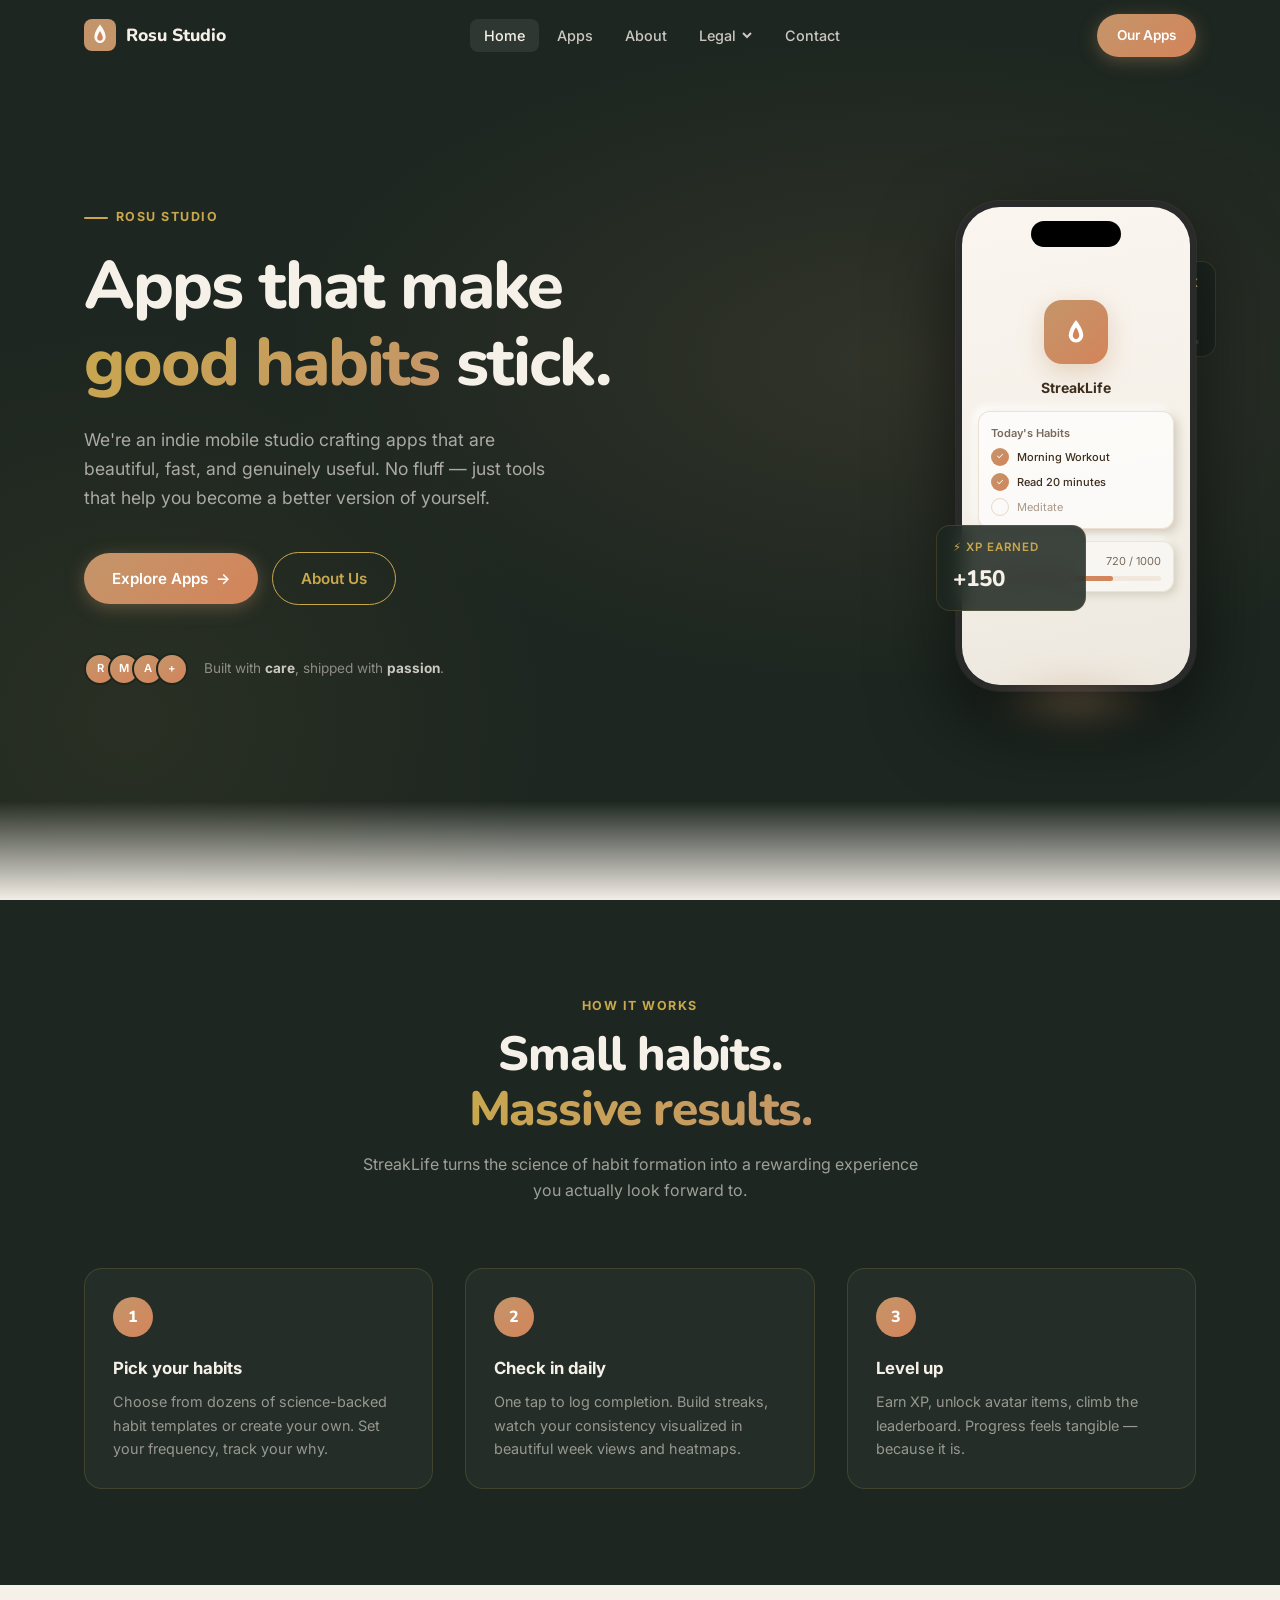
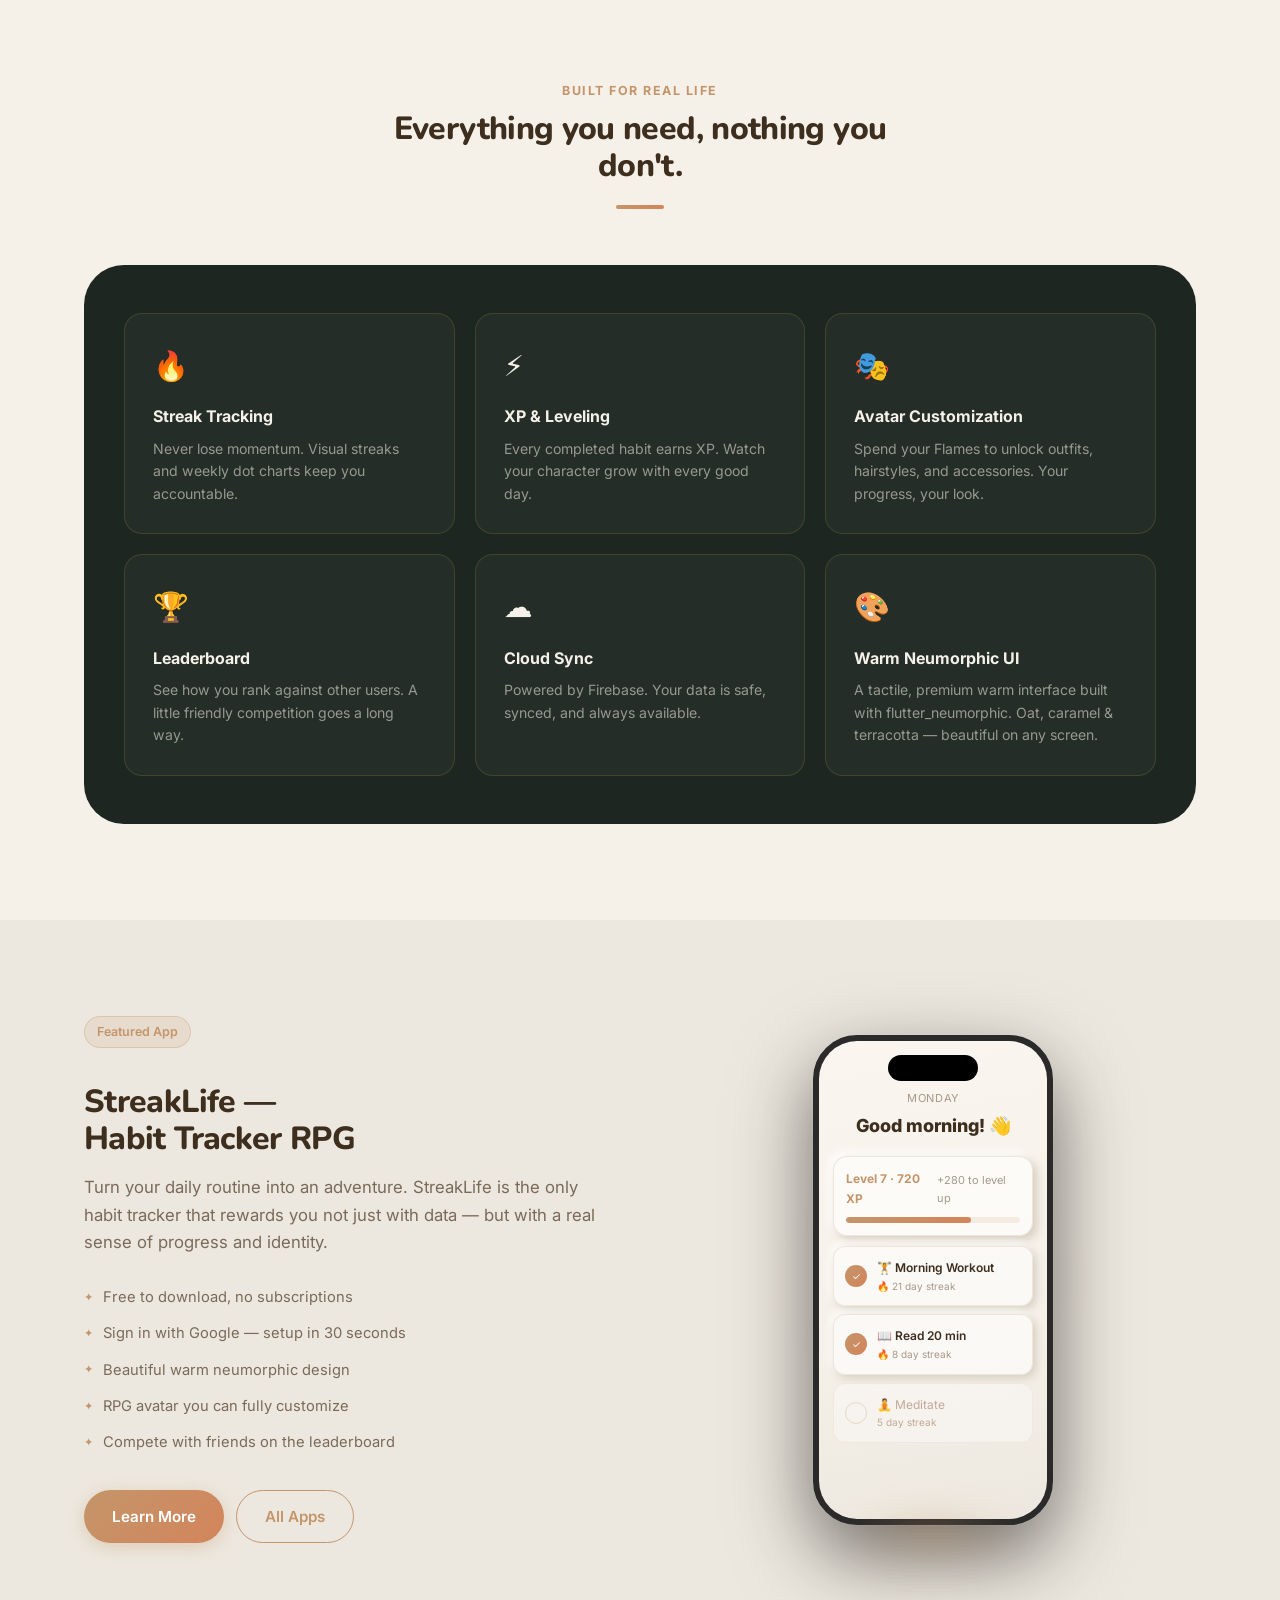
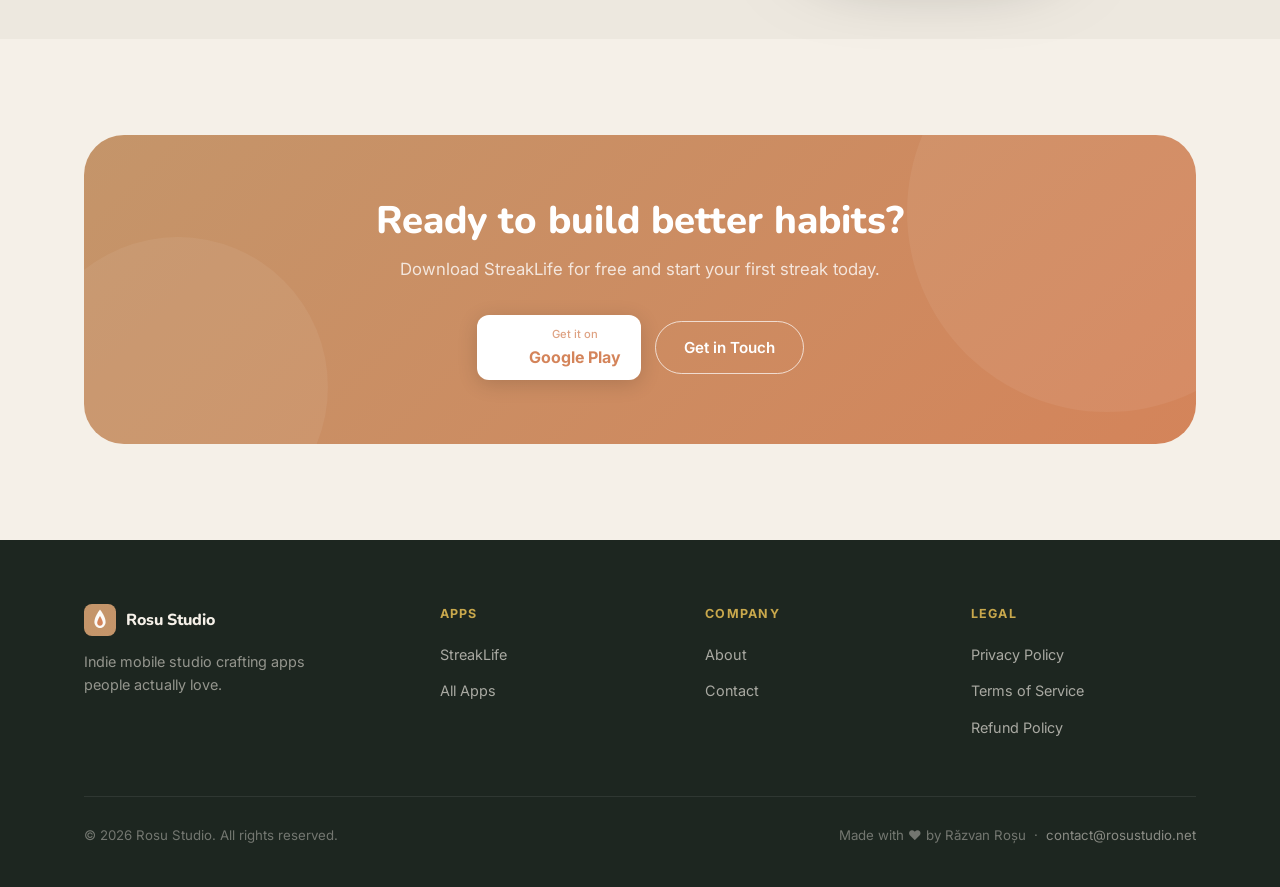
==== commit 3e56751f: "Add Google site verification meta tag Added Google site verification meta tag for SEO." ====
--- a/index.html
+++ b/index.html
@@ -3,7 +3,7 @@
 <head>
   <meta charset="UTF-8">
   <meta name="viewport" content="width=device-width, initial-scale=1.0">
-
+  <meta name="google-site-verification" content="tO8devQjAhPxuHpoqpSf0YH9aqlecBzkyjVMnAezQ7E" />
   <!-- Primary SEO -->
   <title>Rosu Studio — Indie Mobile App Studio</title>
   <meta name="description" content="Rosu Studio is an indie mobile app studio crafting delightful Android apps. Meet StreakLife — the habit tracker that levels you up.">
--- a/styles.css
+++ b/styles.css
@@ -0,0 +1,991 @@
+/* =========================================================
+   ROSU STUDIO — Global Stylesheet
+   Palette: oat #F5F0E8 | caramel #C4956A | terracotta #D4845A
+             dark #1D2620 | gold #C9A84C | text #3D2E1E
+   ========================================================= */
+
+/* ---- Fonts (Google Fonts CDN — replace with self-hosted for GDPR) ---- */
+@import url('https://fonts.googleapis.com/css2?family=Inter:wght@300;400;500;600;700;800&family=Nunito:wght@400;600;700;800&display=swap');
+
+/* ---- CSS Custom Properties ---- */
+:root {
+  --oat:        #F5F0E8;
+  --oat-dim:    #EDE8DF;
+  --caramel:    #C4956A;
+  --terracotta: #D4845A;
+  --dark:       #1D2620;
+  --dark-card:  #243029;
+  --gold:       #C9A84C;
+  --text:       #3D2E1E;
+  --text-muted: #7A6A5A;
+  --text-light: #A89888;
+  --border:     rgba(196, 149, 106, 0.25);
+  --border-dark:rgba(201, 168, 76, 0.18);
+
+  /* Neumorphic shadows for oat background */
+  --nm-dark:    #d4cdbf;
+  --nm-light:   #ffffff;
+
+  /* Spacing */
+  --nav-h: 72px;
+  --max-w: 1160px;
+  --section-py: 96px;
+
+  /* Typography */
+  --font-body: 'Inter', system-ui, sans-serif;
+  --font-display: 'Nunito', 'Inter', sans-serif;
+
+  /* Radius */
+  --r-sm: 10px;
+  --r-md: 18px;
+  --r-lg: 28px;
+  --r-xl: 40px;
+}
+
+/* ---- Reset ---- */
+*, *::before, *::after {
+  box-sizing: border-box;
+  margin: 0;
+  padding: 0;
+}
+
+html {
+  scroll-behavior: smooth;
+  -webkit-text-size-adjust: 100%;
+}
+
+body {
+  font-family: var(--font-body);
+  font-size: 1rem;
+  line-height: 1.65;
+  color: var(--text);
+  background: var(--oat);
+  -webkit-font-smoothing: antialiased;
+  -moz-osx-font-smoothing: grayscale;
+}
+
+img, svg {
+  max-width: 100%;
+  display: block;
+}
+
+a {
+  color: inherit;
+  text-decoration: none;
+}
+
+ul, ol {
+  list-style: none;
+}
+
+button {
+  cursor: pointer;
+  font-family: inherit;
+  border: none;
+  background: none;
+}
+
+/* ---- Layout Utilities ---- */
+.container {
+  width: 100%;
+  max-width: var(--max-w);
+  margin-inline: auto;
+  padding-inline: 24px;
+}
+
+.section {
+  padding-block: var(--section-py);
+}
+
+.section--dark {
+  background: var(--dark);
+  color: #F5F0E8;
+}
+
+.section--dim {
+  background: var(--oat-dim);
+}
+
+/* ---- Typography ---- */
+h1, h2, h3, h4 {
+  font-family: var(--font-display);
+  line-height: 1.15;
+  font-weight: 800;
+}
+
+.display-xl {
+  font-size: clamp(2.4rem, 5.5vw, 4.2rem);
+  letter-spacing: -0.03em;
+}
+
+.display-lg {
+  font-size: clamp(1.9rem, 4vw, 3rem);
+  letter-spacing: -0.025em;
+}
+
+.display-md {
+  font-size: clamp(1.4rem, 2.5vw, 2rem);
+  letter-spacing: -0.02em;
+}
+
+.display-sm {
+  font-size: clamp(1.1rem, 1.8vw, 1.35rem);
+  font-weight: 700;
+}
+
+.text-muted {
+  color: var(--text-muted);
+}
+
+.text-muted--dark {
+  color: rgba(245, 240, 232, 0.62);
+}
+
+.eyebrow {
+  font-size: 0.78rem;
+  font-weight: 700;
+  letter-spacing: 0.12em;
+  text-transform: uppercase;
+  color: var(--caramel);
+}
+
+.eyebrow--dark {
+  color: var(--gold);
+}
+
+/* ---- Gradient Text ---- */
+.grad-text {
+  background: linear-gradient(135deg, var(--caramel), var(--terracotta));
+  -webkit-background-clip: text;
+  -webkit-text-fill-color: transparent;
+  background-clip: text;
+}
+
+.grad-text--gold {
+  background: linear-gradient(135deg, var(--gold), var(--caramel));
+  -webkit-background-clip: text;
+  -webkit-text-fill-color: transparent;
+  background-clip: text;
+}
+
+/* ---- Buttons ---- */
+.btn {
+  display: inline-flex;
+  align-items: center;
+  gap: 8px;
+  padding: 13px 28px;
+  border-radius: 50px;
+  font-size: 0.95rem;
+  font-weight: 600;
+  transition: transform 0.2s ease, box-shadow 0.2s ease, opacity 0.2s ease;
+}
+
+.btn:hover {
+  transform: translateY(-2px);
+}
+
+.btn:active {
+  transform: translateY(0);
+}
+
+.btn--primary {
+  background: linear-gradient(135deg, var(--caramel), var(--terracotta));
+  color: #fff;
+  box-shadow: 0 4px 18px rgba(196, 149, 106, 0.35);
+}
+
+.btn--primary:hover {
+  box-shadow: 0 8px 28px rgba(196, 149, 106, 0.45);
+}
+
+.btn--outline {
+  border: 1.5px solid var(--caramel);
+  color: var(--caramel);
+}
+
+.btn--outline:hover {
+  background: rgba(196, 149, 106, 0.08);
+}
+
+.btn--outline-dark {
+  border: 1.5px solid var(--gold);
+  color: var(--gold);
+}
+
+.btn--outline-dark:hover {
+  background: rgba(201, 168, 76, 0.12);
+}
+
+.btn--ghost {
+  color: var(--text-muted);
+}
+
+.btn--ghost:hover {
+  color: var(--text);
+}
+
+/* ---- Navigation ---- */
+.nav {
+  position: fixed;
+  top: 0;
+  left: 0;
+  right: 0;
+  z-index: 100;
+  height: var(--nav-h);
+  display: flex;
+  align-items: center;
+  transition: background 0.3s ease, border-color 0.3s ease, backdrop-filter 0.3s ease;
+}
+
+/* Default: transparent over dark hero */
+.nav {
+  background: rgba(29, 38, 32, 0);
+  border-bottom: 1px solid transparent;
+}
+
+/* Scrolled state (added via JS) */
+.nav.scrolled {
+  background: rgba(29, 38, 32, 0.70);
+  backdrop-filter: blur(14px) saturate(180%);
+  -webkit-backdrop-filter: blur(14px) saturate(180%);
+  border-bottom: 1px solid var(--border-dark);
+}
+
+@supports not (backdrop-filter: blur(14px)) {
+  .nav.scrolled {
+    background: rgba(29, 38, 32, 0.97);
+  }
+}
+
+/* Light nav variant (for pages with oat background at top) */
+.nav--light {
+  background: rgba(245, 240, 232, 0);
+}
+
+.nav--light.scrolled {
+  background: rgba(245, 240, 232, 0.85);
+  backdrop-filter: blur(14px) saturate(180%);
+  -webkit-backdrop-filter: blur(14px) saturate(180%);
+  border-bottom: 1px solid var(--border);
+}
+
+@supports not (backdrop-filter: blur(14px)) {
+  .nav--light.scrolled {
+    background: rgba(245, 240, 232, 0.98);
+  }
+}
+
+.nav__inner {
+  width: 100%;
+  max-width: var(--max-w);
+  margin-inline: auto;
+  padding-inline: 24px;
+  display: flex;
+  align-items: center;
+  justify-content: space-between;
+  gap: 32px;
+}
+
+/* Logo */
+.nav__logo {
+  display: flex;
+  align-items: center;
+  gap: 10px;
+  font-family: var(--font-display);
+  font-weight: 800;
+  font-size: 1.1rem;
+  color: #F5F0E8;
+  white-space: nowrap;
+  transition: opacity 0.2s;
+}
+
+.nav__logo:hover { opacity: 0.85; }
+
+.nav__logo .logo-icon {
+  width: 32px;
+  height: 32px;
+  flex-shrink: 0;
+}
+
+.nav--light .nav__logo {
+  color: var(--text);
+}
+
+/* Links */
+.nav__links {
+  display: flex;
+  align-items: center;
+  gap: 4px;
+}
+
+.nav__links a {
+  padding: 8px 14px;
+  border-radius: 8px;
+  font-size: 0.9rem;
+  font-weight: 500;
+  color: rgba(245, 240, 232, 0.80);
+  transition: color 0.2s, background 0.2s;
+}
+
+.nav__links a:hover,
+.nav__links a.active {
+  color: #F5F0E8;
+  background: rgba(255,255,255, 0.08);
+}
+
+.nav--light .nav__links a {
+  color: var(--text-muted);
+}
+
+.nav--light .nav__links a:hover,
+.nav--light .nav__links a.active {
+  color: var(--text);
+  background: rgba(0,0,0, 0.05);
+}
+
+/* Dropdown */
+.nav__dropdown-wrap {
+  position: relative;
+}
+
+.nav__dropdown-toggle {
+  padding: 8px 14px;
+  border-radius: 8px;
+  font-size: 0.9rem;
+  font-weight: 500;
+  color: rgba(245, 240, 232, 0.80);
+  display: flex;
+  align-items: center;
+  gap: 5px;
+  transition: color 0.2s, background 0.2s;
+}
+
+.nav--light .nav__dropdown-toggle {
+  color: var(--text-muted);
+}
+
+.nav__dropdown-wrap:hover .nav__dropdown-toggle {
+  color: #F5F0E8;
+  background: rgba(255,255,255, 0.08);
+}
+
+.nav--light .nav__dropdown-wrap:hover .nav__dropdown-toggle {
+  color: var(--text);
+  background: rgba(0,0,0, 0.05);
+}
+
+.nav__dropdown-toggle svg {
+  width: 12px;
+  height: 12px;
+  transition: transform 0.2s;
+}
+
+.nav__dropdown-wrap:hover .nav__dropdown-toggle svg {
+  transform: rotate(180deg);
+}
+
+.nav__dropdown {
+  display: none;
+  position: absolute;
+  top: calc(100% + 8px);
+  left: 50%;
+  transform: translateX(-50%);
+  background: #ffffff;
+  border-radius: 14px;
+  border: 1px solid var(--border);
+  box-shadow: 0 10px 40px rgba(61, 46, 30, 0.14);
+  min-width: 210px;
+  padding: 8px;
+  z-index: 200;
+}
+
+.nav__dropdown-wrap:hover .nav__dropdown,
+.nav__dropdown-wrap:focus-within .nav__dropdown {
+  display: block;
+}
+
+.nav__dropdown a {
+  display: flex;
+  align-items: center;
+  gap: 10px;
+  padding: 10px 14px;
+  border-radius: 8px;
+  font-size: 0.88rem;
+  font-weight: 500;
+  color: var(--text);
+  transition: background 0.15s;
+}
+
+.nav__dropdown a:hover {
+  background: var(--oat-dim);
+  color: var(--text);
+}
+
+.nav__dropdown a .dd-icon {
+  font-size: 1rem;
+  width: 24px;
+  text-align: center;
+  flex-shrink: 0;
+}
+
+/* CTA in nav */
+.nav__cta {
+  flex-shrink: 0;
+}
+
+/* Hamburger */
+.nav__hamburger {
+  display: none;
+  flex-direction: column;
+  gap: 5px;
+  padding: 8px;
+  background: none;
+  border: none;
+  cursor: pointer;
+}
+
+.nav__hamburger span {
+  width: 22px;
+  height: 2px;
+  background: rgba(245, 240, 232, 0.85);
+  border-radius: 2px;
+  transition: transform 0.25s, opacity 0.25s;
+}
+
+.nav--light .nav__hamburger span {
+  background: var(--text);
+}
+
+/* Mobile nav */
+.nav__mobile {
+  display: none;
+  position: fixed;
+  top: var(--nav-h);
+  left: 0;
+  right: 0;
+  background: rgba(29, 38, 32, 0.97);
+  backdrop-filter: blur(14px);
+  -webkit-backdrop-filter: blur(14px);
+  padding: 24px;
+  z-index: 99;
+  border-bottom: 1px solid var(--border-dark);
+}
+
+.nav--light .nav__mobile {
+  background: rgba(245, 240, 232, 0.97);
+}
+
+.nav__mobile.open {
+  display: block;
+}
+
+.nav__mobile a,
+.nav__mobile .nav__mobile-dropdown-toggle {
+  display: block;
+  padding: 13px 4px;
+  font-size: 1rem;
+  font-weight: 600;
+  color: rgba(245, 240, 232, 0.85);
+  border-bottom: 1px solid rgba(255,255,255,0.07);
+  cursor: pointer;
+}
+
+.nav--light .nav__mobile a,
+.nav--light .nav__mobile .nav__mobile-dropdown-toggle {
+  color: var(--text);
+  border-bottom-color: var(--border);
+}
+
+.nav__mobile-dropdown-content a {
+  padding-left: 20px;
+  font-size: 0.9rem;
+  border-bottom: none;
+}
+
+/* ---- Footer ---- */
+.footer {
+  background: var(--dark);
+  color: rgba(245, 240, 232, 0.70);
+  padding-block: 64px 40px;
+}
+
+.footer__grid {
+  display: grid;
+  grid-template-columns: 1.4fr 1fr 1fr 1fr;
+  gap: 40px;
+  margin-bottom: 56px;
+}
+
+.footer__brand .nav__logo {
+  font-size: 1rem;
+  margin-bottom: 14px;
+}
+
+.footer__tagline {
+  font-size: 0.9rem;
+  line-height: 1.6;
+  color: rgba(245, 240, 232, 0.55);
+  max-width: 240px;
+}
+
+.footer__col-title {
+  font-size: 0.78rem;
+  font-weight: 700;
+  letter-spacing: 0.1em;
+  text-transform: uppercase;
+  color: var(--gold);
+  margin-bottom: 16px;
+}
+
+.footer__links {
+  display: flex;
+  flex-direction: column;
+  gap: 10px;
+}
+
+.footer__links a {
+  font-size: 0.9rem;
+  color: rgba(245, 240, 232, 0.65);
+  transition: color 0.2s;
+}
+
+.footer__links a:hover {
+  color: rgba(245, 240, 232, 0.95);
+}
+
+.footer__bottom {
+  border-top: 1px solid rgba(255,255,255, 0.08);
+  padding-top: 28px;
+  display: flex;
+  justify-content: space-between;
+  align-items: center;
+  gap: 16px;
+  flex-wrap: wrap;
+  font-size: 0.83rem;
+  color: rgba(245, 240, 232, 0.40);
+}
+
+.footer__bottom a {
+  color: rgba(245, 240, 232, 0.50);
+  transition: color 0.2s;
+}
+
+.footer__bottom a:hover {
+  color: rgba(245, 240, 232, 0.85);
+}
+
+/* ---- Cards ---- */
+
+/* Neumorphic card — oat bg only */
+.card-nm {
+  background: var(--oat);
+  border-radius: var(--r-lg);
+  box-shadow: 8px 8px 20px var(--nm-dark),
+             -8px -8px 20px var(--nm-light);
+  padding: 28px;
+  transition: box-shadow 0.25s ease, transform 0.25s ease;
+}
+
+.card-nm:hover {
+  transform: translateY(-4px);
+  box-shadow: 12px 12px 28px var(--nm-dark),
+             -12px -12px 28px var(--nm-light);
+}
+
+/* Dark glass card */
+.card-glass {
+  background: rgba(255, 255, 255, 0.05);
+  backdrop-filter: blur(10px) saturate(150%);
+  -webkit-backdrop-filter: blur(10px) saturate(150%);
+  border: 1px solid var(--border-dark);
+  border-radius: var(--r-lg);
+  padding: 32px;
+  transition: border-color 0.25s, transform 0.25s;
+}
+
+.card-glass:hover {
+  border-color: rgba(201, 168, 76, 0.35);
+  transform: translateY(-4px);
+}
+
+/* Feature card with top accent line */
+.card-feature {
+  border-radius: var(--r-md);
+  padding: 28px;
+  background: rgba(255,255,255, 0.035);
+  border: 1px solid var(--border-dark);
+  position: relative;
+  overflow: hidden;
+  transition: border-color 0.25s, transform 0.25s;
+}
+
+.card-feature::before {
+  content: '';
+  position: absolute;
+  top: 0;
+  left: 0;
+  right: 0;
+  height: 3px;
+  background: linear-gradient(90deg, var(--caramel), var(--terracotta));
+  transform: scaleX(0);
+  transform-origin: left;
+  transition: transform 0.3s ease;
+}
+
+.card-feature:hover::before {
+  transform: scaleX(1);
+}
+
+.card-feature:hover {
+  border-color: rgba(201, 168, 76, 0.30);
+  transform: translateY(-3px);
+}
+
+/* ---- Scroll Reveal ---- */
+.reveal {
+  opacity: 0;
+  transform: translateY(36px);
+  transition: opacity 0.65s ease, transform 0.65s ease;
+}
+
+.reveal.visible {
+  opacity: 1;
+  transform: translateY(0);
+}
+
+.reveal--left {
+  transform: translateX(-36px);
+}
+
+.reveal--left.visible {
+  transform: translateX(0);
+}
+
+.reveal--right {
+  transform: translateX(36px);
+}
+
+.reveal--right.visible {
+  transform: translateX(0);
+}
+
+@media (prefers-reduced-motion: reduce) {
+  .reveal {
+    opacity: 1;
+    transform: none;
+    transition: none;
+  }
+}
+
+/* ---- Phone Mockup ---- */
+.phone {
+  position: relative;
+  width: 240px;
+  height: 490px;
+  flex-shrink: 0;
+}
+
+.phone__frame {
+  width: 100%;
+  height: 100%;
+  background: #111;
+  border-radius: 44px;
+  border: 6px solid #2A2A2A;
+  box-shadow:
+    0 0 0 1px rgba(255,255,255,0.06),
+    0 30px 80px rgba(0,0,0,0.55),
+    inset 0 0 0 1px rgba(255,255,255,0.04);
+  overflow: hidden;
+  position: relative;
+}
+
+/* Dynamic Island */
+.phone__island {
+  position: absolute;
+  top: 14px;
+  left: 50%;
+  transform: translateX(-50%);
+  width: 90px;
+  height: 26px;
+  background: #000;
+  border-radius: 14px;
+  z-index: 5;
+}
+
+.phone__screen {
+  width: 100%;
+  height: 100%;
+  object-fit: cover;
+  display: block;
+}
+
+/* Glow under phone */
+.phone__glow {
+  position: absolute;
+  bottom: -40px;
+  left: 50%;
+  transform: translateX(-50%);
+  width: 180px;
+  height: 60px;
+  background: radial-gradient(ellipse, rgba(196,149,106,0.35) 0%, transparent 70%);
+  filter: blur(14px);
+}
+
+/* ---- Stat Numbers ---- */
+.stat-grid {
+  display: grid;
+  grid-template-columns: repeat(auto-fit, minmax(120px, 1fr));
+  gap: 24px;
+  text-align: center;
+}
+
+.stat__num {
+  font-family: var(--font-display);
+  font-size: 2.4rem;
+  font-weight: 800;
+  line-height: 1;
+  margin-bottom: 6px;
+}
+
+.stat__label {
+  font-size: 0.83rem;
+  color: var(--text-muted--dark, rgba(245,240,232,0.55));
+  letter-spacing: 0.04em;
+}
+
+/* ---- Badges ---- */
+.badge {
+  display: inline-flex;
+  align-items: center;
+  gap: 6px;
+  padding: 5px 12px;
+  border-radius: 50px;
+  font-size: 0.78rem;
+  font-weight: 600;
+}
+
+.badge--warm {
+  background: rgba(196, 149, 106, 0.15);
+  color: var(--caramel);
+  border: 1px solid rgba(196, 149, 106, 0.3);
+}
+
+.badge--gold {
+  background: rgba(201, 168, 76, 0.15);
+  color: var(--gold);
+  border: 1px solid rgba(201, 168, 76, 0.3);
+}
+
+/* ---- Page Hero (inner pages) ---- */
+.page-hero {
+  background: var(--dark);
+  padding-top: calc(var(--nav-h) + 64px);
+  padding-bottom: 72px;
+  text-align: center;
+  color: #F5F0E8;
+}
+
+.page-hero .eyebrow {
+  margin-bottom: 14px;
+  color: var(--gold);
+}
+
+/* ---- Tags ---- */
+.tag-list {
+  display: flex;
+  flex-wrap: wrap;
+  gap: 10px;
+}
+
+.tag {
+  padding: 6px 14px;
+  border-radius: 50px;
+  font-size: 0.82rem;
+  font-weight: 600;
+  background: rgba(245, 240, 232, 0.06);
+  border: 1px solid var(--border-dark);
+  color: rgba(245, 240, 232, 0.65);
+}
+
+/* ---- Section Divider ---- */
+.divider {
+  width: 48px;
+  height: 4px;
+  border-radius: 2px;
+  background: linear-gradient(90deg, var(--caramel), var(--terracotta));
+  margin: 16px 0 28px;
+}
+
+/* ---- Grid Helpers ---- */
+.grid-2 { display: grid; grid-template-columns: repeat(2, 1fr); gap: 24px; }
+.grid-3 { display: grid; grid-template-columns: repeat(3, 1fr); gap: 24px; }
+.grid-4 { display: grid; grid-template-columns: repeat(4, 1fr); gap: 24px; }
+
+/* ---- App Store Badge (placeholder) ---- */
+.store-badge {
+  display: inline-flex;
+  align-items: center;
+  gap: 10px;
+  padding: 10px 20px;
+  border-radius: 12px;
+  background: #000;
+  color: #fff;
+  font-size: 0.82rem;
+  font-weight: 500;
+  transition: opacity 0.2s, transform 0.2s;
+}
+
+.store-badge:hover {
+  opacity: 0.85;
+  transform: translateY(-2px);
+}
+
+.store-badge strong {
+  display: block;
+  font-size: 1rem;
+  font-weight: 700;
+}
+
+/* ---- Form Styles ---- */
+.form-group {
+  display: flex;
+  flex-direction: column;
+  gap: 6px;
+  margin-bottom: 20px;
+}
+
+.form-label {
+  font-size: 0.875rem;
+  font-weight: 600;
+  color: var(--text);
+}
+
+.form-input,
+.form-textarea,
+.form-select {
+  width: 100%;
+  padding: 13px 16px;
+  border: 1.5px solid rgba(196, 149, 106, 0.30);
+  border-radius: var(--r-sm);
+  background: rgba(255,255,255,0.65);
+  font-family: var(--font-body);
+  font-size: 0.95rem;
+  color: var(--text);
+  transition: border-color 0.2s, box-shadow 0.2s;
+  outline: none;
+  -webkit-appearance: none;
+}
+
+.form-input:focus,
+.form-textarea:focus,
+.form-select:focus {
+  border-color: var(--caramel);
+  box-shadow: 0 0 0 3px rgba(196, 149, 106, 0.15);
+}
+
+.form-textarea {
+  min-height: 140px;
+  resize: vertical;
+}
+
+.form-status {
+  font-size: 0.9rem;
+  font-weight: 500;
+  padding: 12px 16px;
+  border-radius: 8px;
+  margin-top: 12px;
+  display: none;
+}
+
+.form-status.success {
+  background: rgba(78, 202, 144, 0.12);
+  color: #1D7A4F;
+  border: 1px solid rgba(78, 202, 144, 0.3);
+  display: block;
+}
+
+.form-status.error {
+  background: rgba(212, 69, 69, 0.10);
+  color: #8B1A1A;
+  border: 1px solid rgba(212, 69, 69, 0.25);
+  display: block;
+}
+
+/* ---- Legal Pages ---- */
+.legal-content {
+  max-width: 760px;
+  margin-inline: auto;
+}
+
+.legal-content h2 {
+  font-size: 1.3rem;
+  font-weight: 700;
+  margin-top: 40px;
+  margin-bottom: 12px;
+  color: var(--text);
+}
+
+.legal-content h3 {
+  font-size: 1.05rem;
+  font-weight: 600;
+  margin-top: 24px;
+  margin-bottom: 8px;
+}
+
+.legal-content p, .legal-content li {
+  font-size: 0.95rem;
+  color: var(--text-muted);
+  margin-bottom: 12px;
+}
+
+.legal-content ul {
+  list-style: disc;
+  padding-left: 24px;
+}
+
+.legal-content a {
+  color: var(--caramel);
+  text-decoration: underline;
+}
+
+.legal-content .legal-date {
+  font-size: 0.85rem;
+  color: var(--text-light);
+  margin-bottom: 36px;
+}
+
+/* ---- Responsive ---- */
+@media (max-width: 1024px) {
+  :root { --section-py: 72px; }
+  .footer__grid { grid-template-columns: 1fr 1fr; }
+}
+
+@media (max-width: 768px) {
+  :root { --section-py: 56px; }
+
+  .nav__links,
+  .nav__cta.desktop-only { display: none; }
+
+  .nav__hamburger { display: flex; }
+
+  .grid-2, .grid-3, .grid-4 {
+    grid-template-columns: 1fr;
+  }
+
+  .footer__grid {
+    grid-template-columns: 1fr;
+    gap: 32px;
+  }
+
+  .footer__bottom {
+    flex-direction: column;
+    text-align: center;
+  }
+
+  .phone { width: 190px; height: 390px; }
+}
+
+@media (max-width: 480px) {
+  :root { --section-py: 48px; }
+  .container { padding-inline: 18px; }
+}
